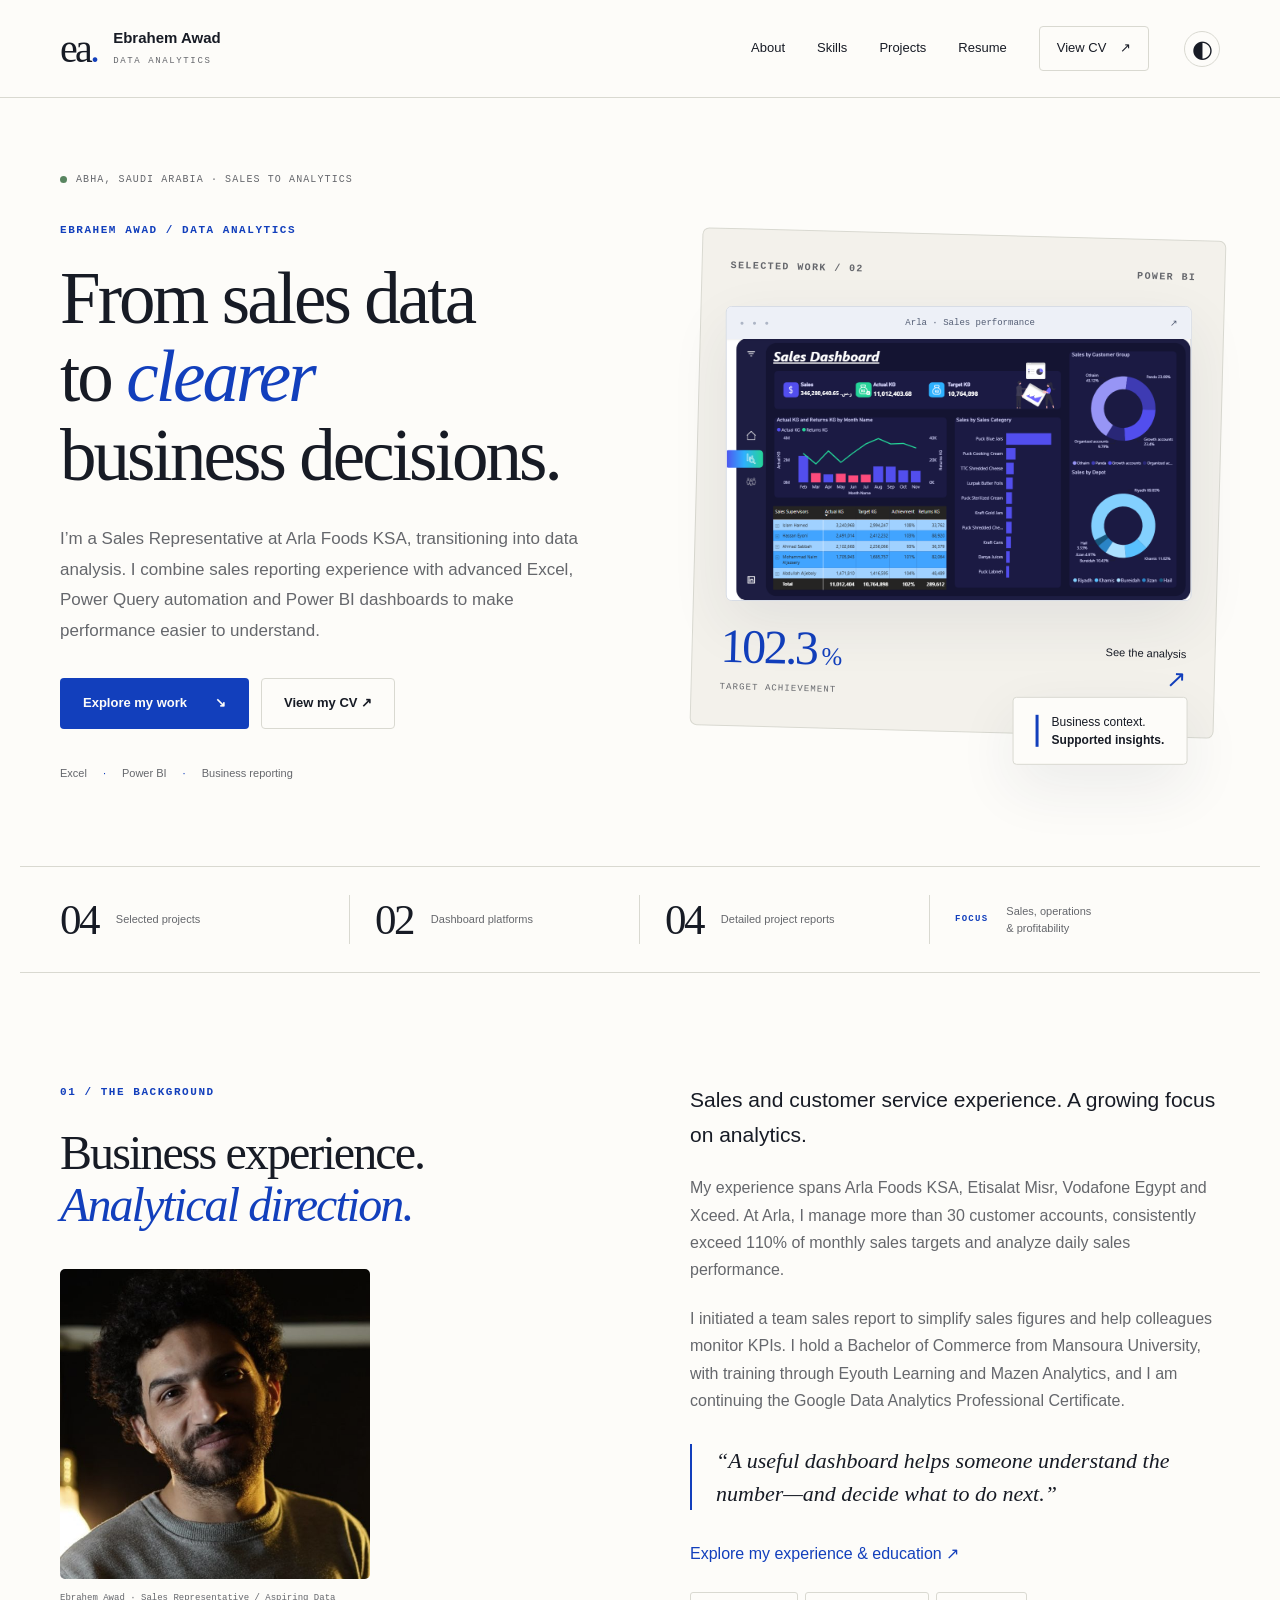
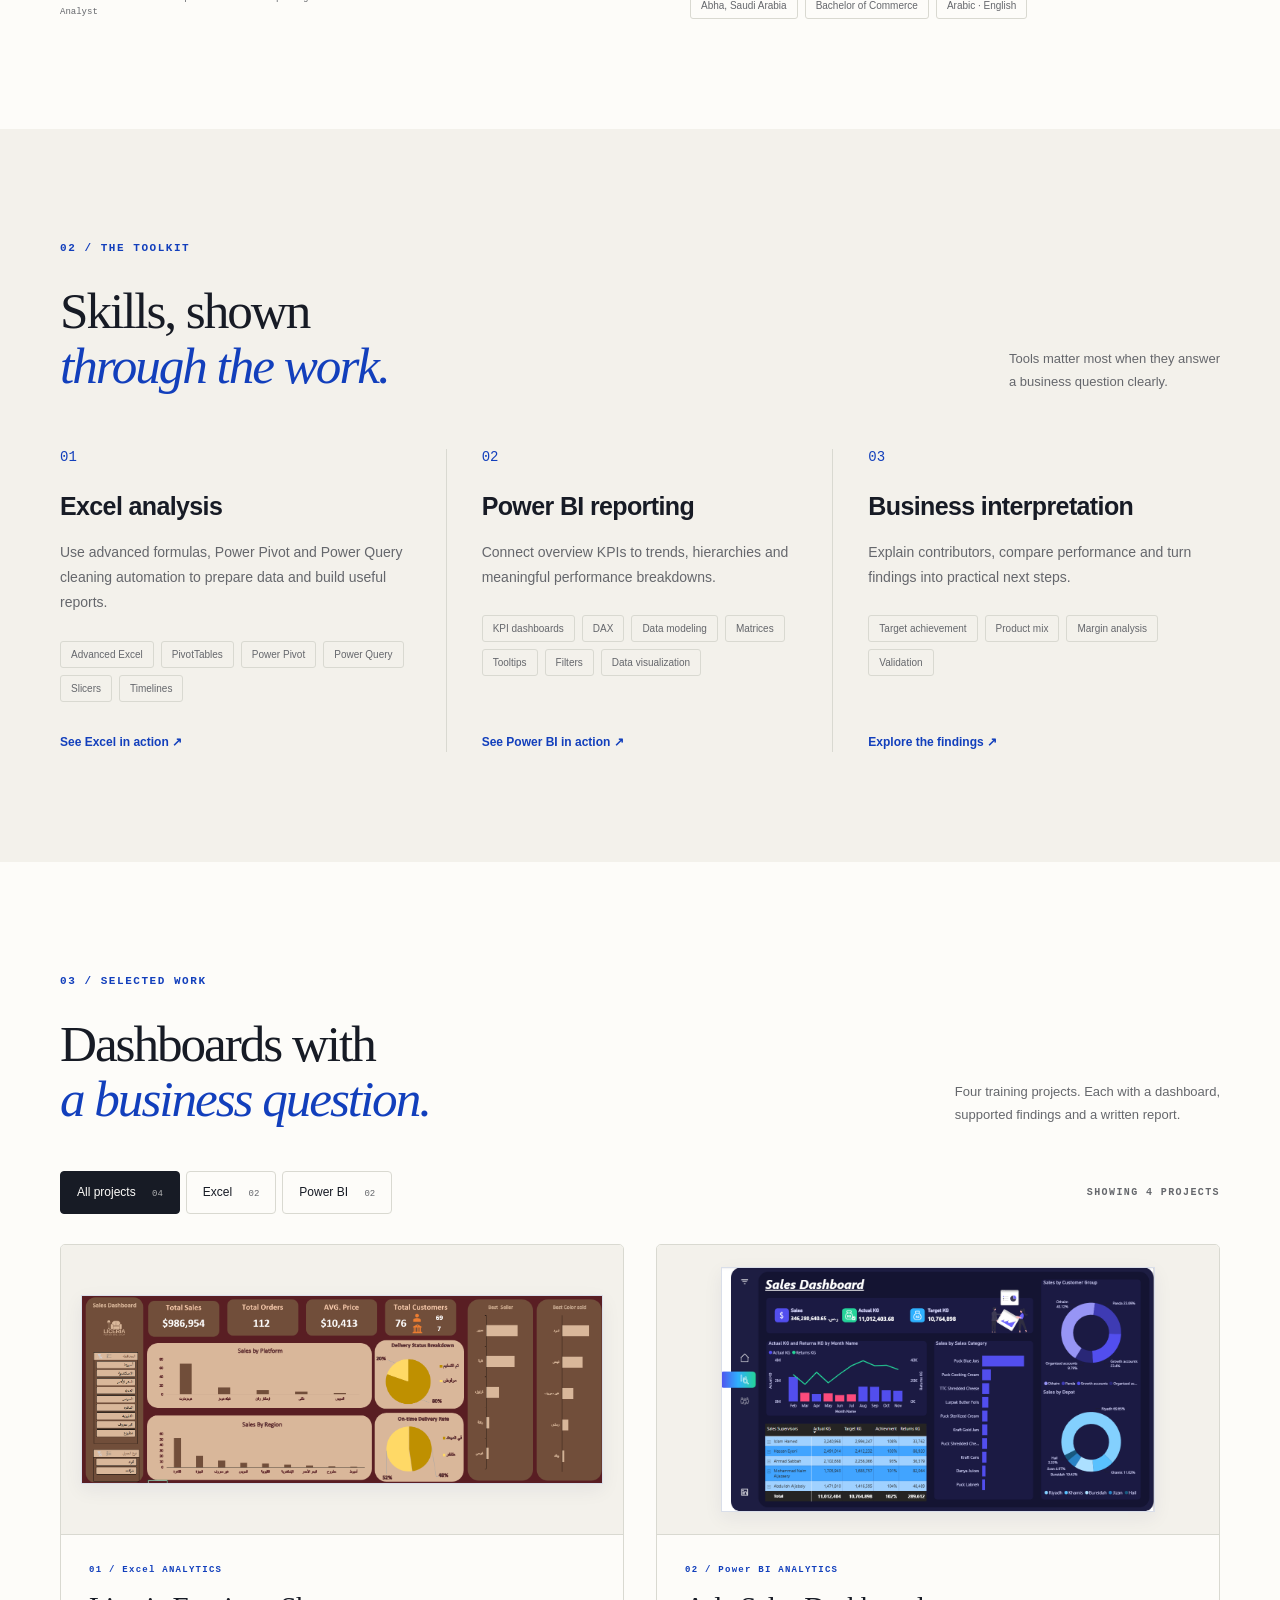
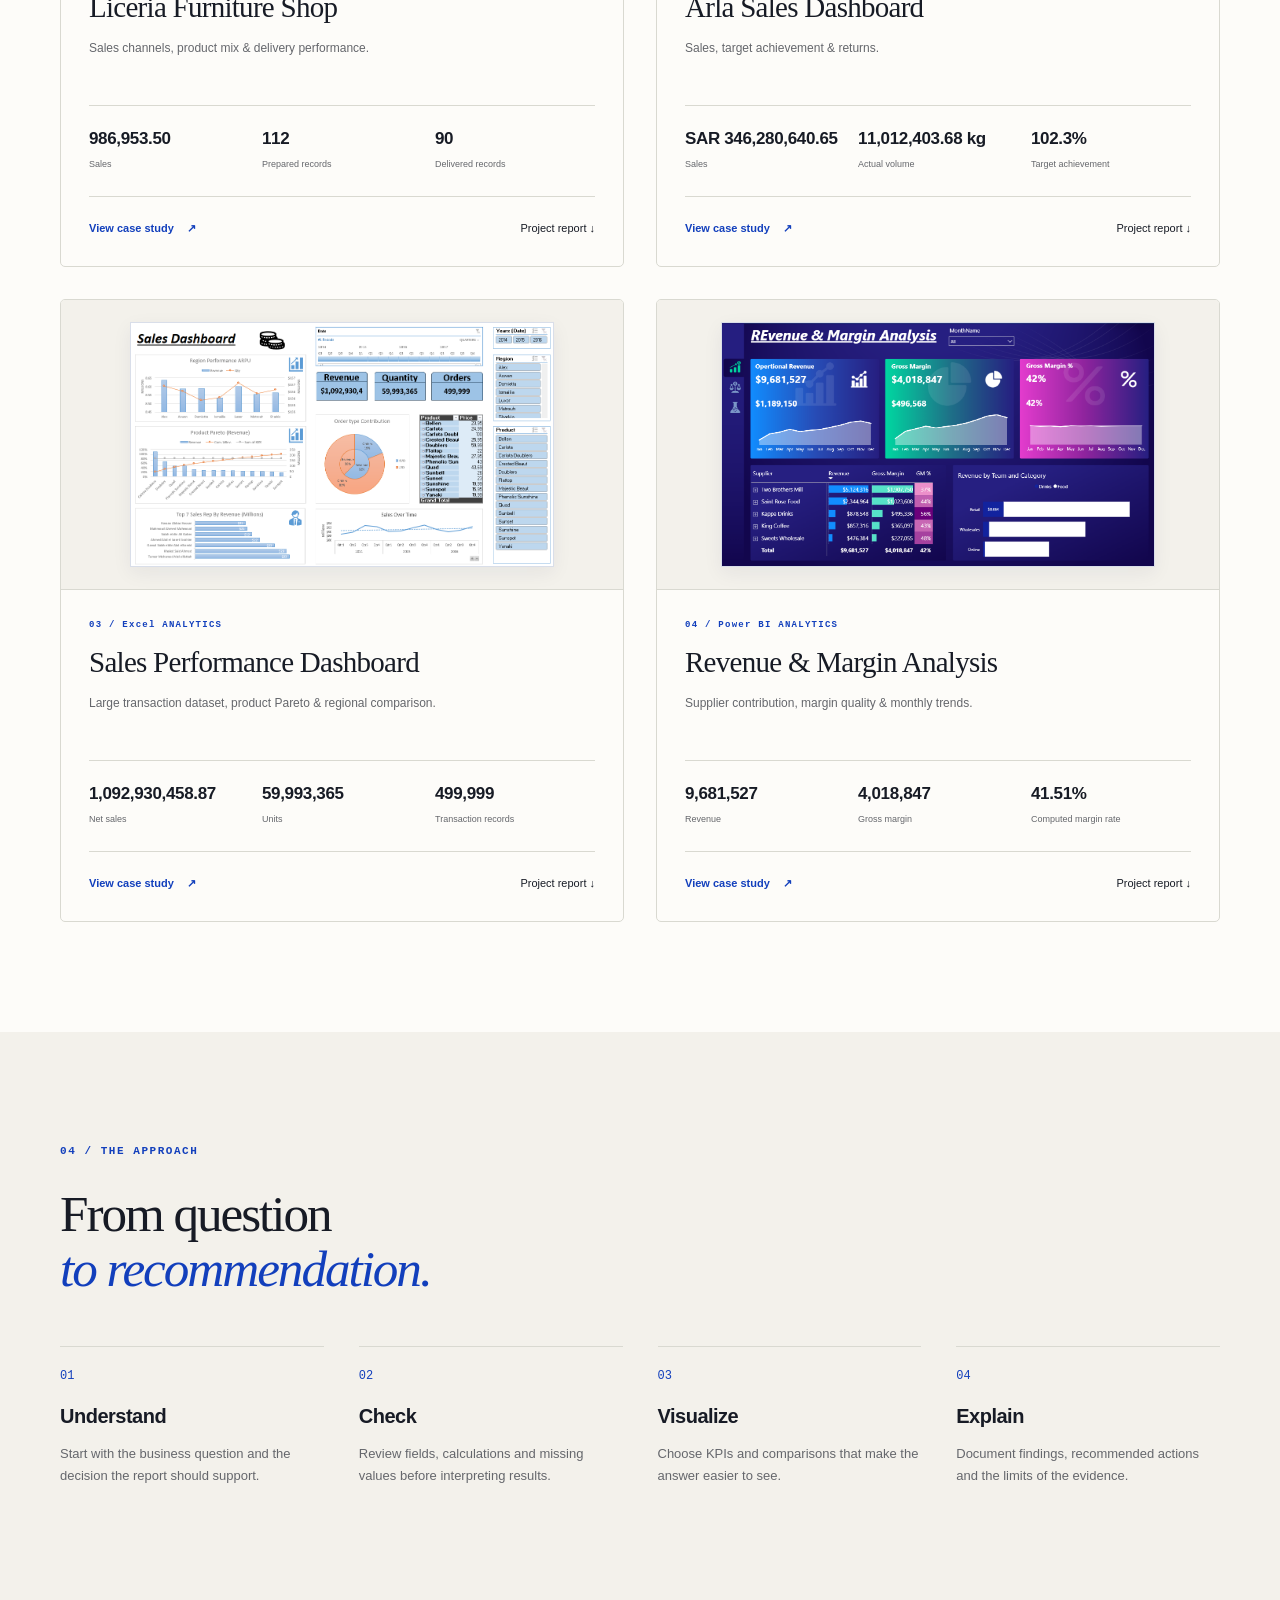
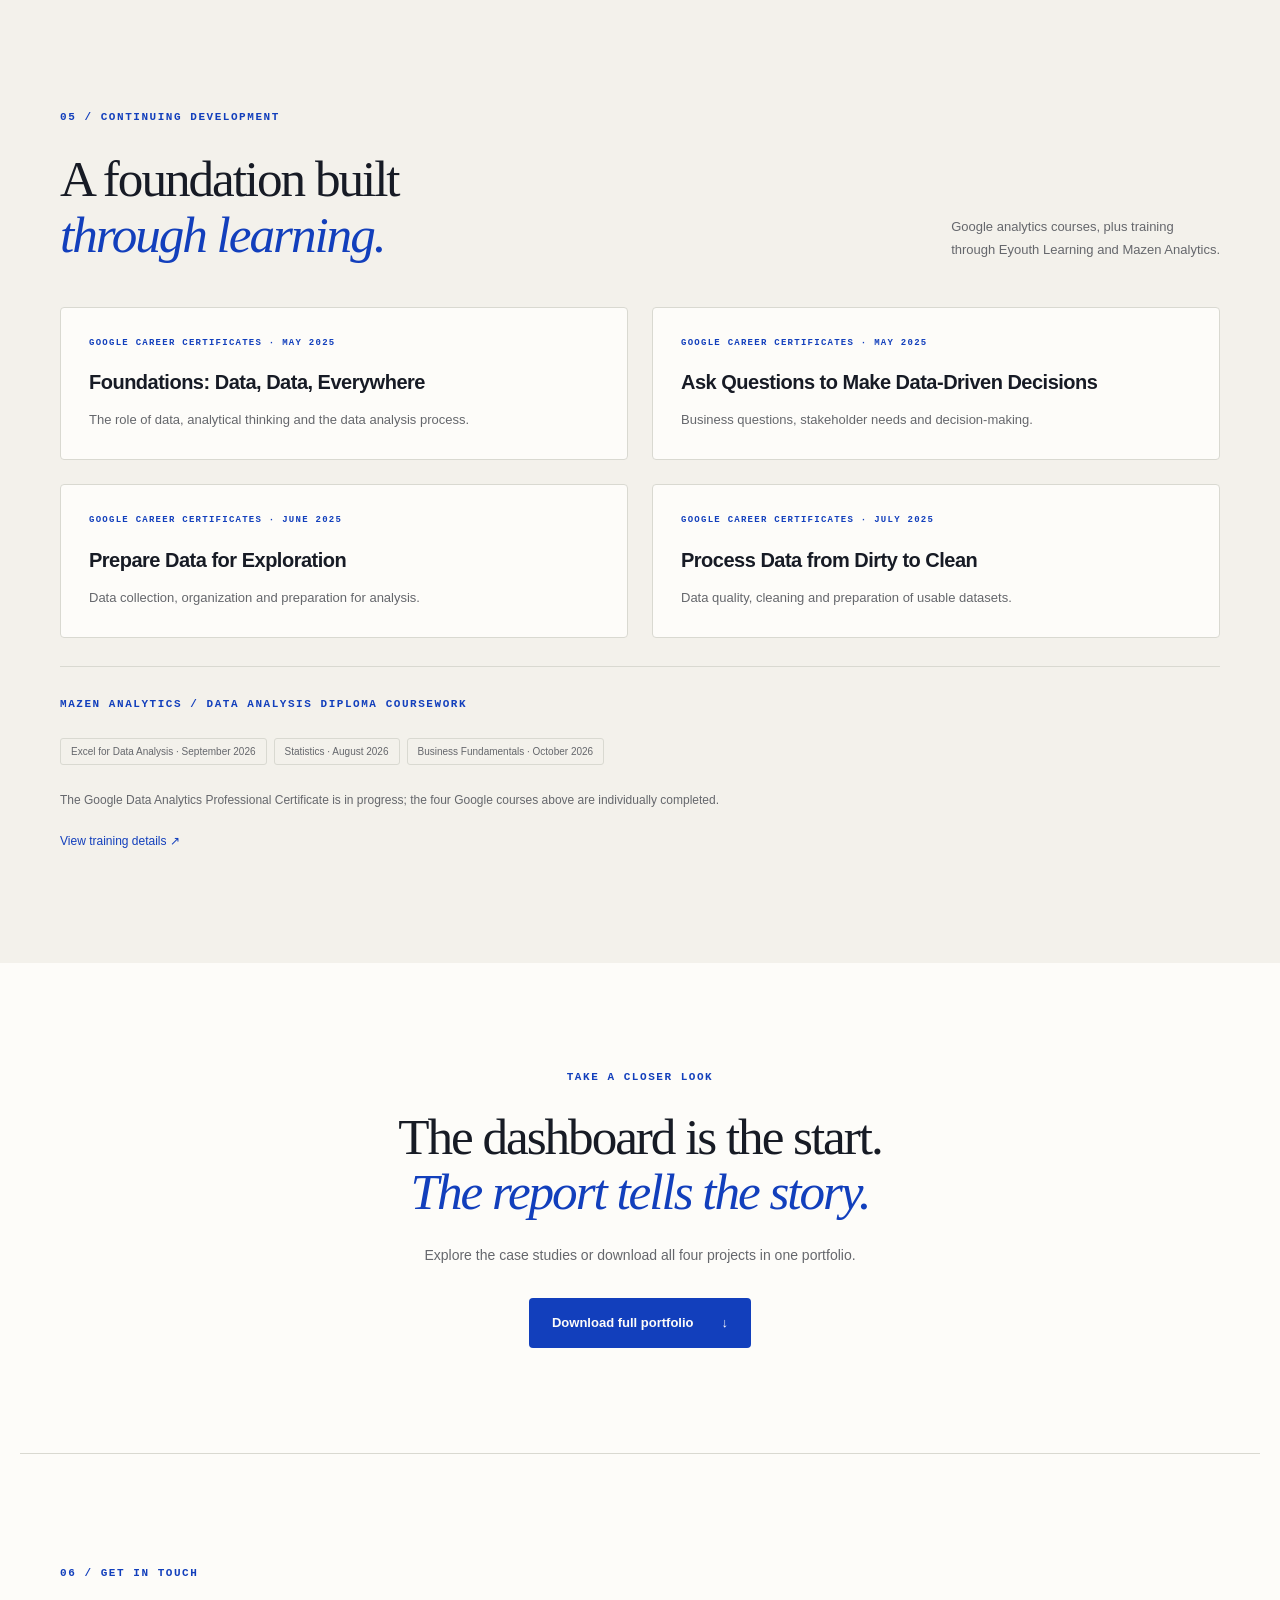
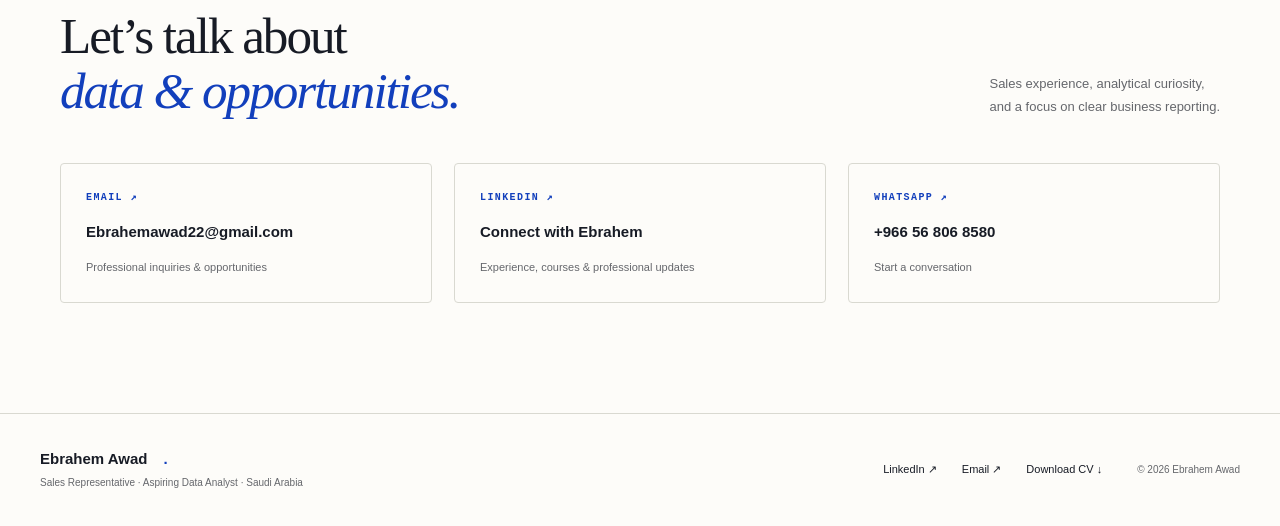
==== index.html @ f3daa413 "Publish Excel and Power BI portfolio with reports and updated resume" ====
<!doctype html><html lang="en"><head><meta charset="utf-8"><meta name="viewport" content="width=device-width,initial-scale=1"><meta name="description" content="Ebrahem Awad’s Excel and Power BI portfolio: sales dashboards, performance reporting and supplier margin analysis."><meta name="theme-color" content="#fdfcf9"><title>Data Analytics Portfolio | Ebrahem Awad</title><link rel="icon" href="assets/favicon.svg" type="image/svg+xml"><link rel="stylesheet" href="assets/style.css"><script defer src="assets/app.js"></script></head><body><a class="skip" href="#main">Skip to content</a><header><a class="brand" href="index.html"><span class="brand-mark">ea<span>.</span></span><span>Ebrahem Awad<small>DATA ANALYTICS</small></span></a><nav aria-label="Main navigation"><a href="#about">About</a><a href="#skills">Skills</a><a href="#projects">Projects</a><a href="resume.html">Resume</a><a class="nav-report" href="assets/Ebrahem_Awad_ATS_Data_Analyst_Resume.pdf" target="_blank" rel="noopener">View CV <span>↗</span></a></nav><button class="theme" aria-label="Switch to dark theme" title="Change color theme">◐</button></header><main id="main"><section class="hero wrap"><div class="hero-copy"><div class="availability"><span></span>ABHA, SAUDI ARABIA · SALES TO ANALYTICS</div><p class="eyebrow">EBRAHEM AWAD / DATA ANALYTICS</p><h1>From sales data<br>to <em>clearer</em><br>business decisions.</h1><p class="intro">I’m a Sales Representative at Arla Foods KSA, transitioning into data analysis. I combine sales reporting experience with advanced Excel, Power Query automation and Power BI dashboards to make performance easier to understand.</p><div class="buttons"><a class="button primary" href="#projects">Explore my work <span>↘</span></a><a class="button secondary" href="assets/Ebrahem_Awad_ATS_Data_Analyst_Resume.pdf" target="_blank" rel="noopener">View my CV ↗</a></div><div class="hero-meta"><span>Excel</span><i>·</i><span>Power BI</span><i>·</i><span>Business reporting</span></div></div><div class="hero-art"><div class="art-top"><span class="tiny">SELECTED WORK / 02</span><span class="tiny">POWER BI</span></div><div class="dashboard-window"><div class="window-bar"><span>● ● ●</span><span>Arla · Sales performance</span><span>↗</span></div><a href="Arla_Sales_Dashboard.html"><img src="assets/Arla_Sales_Dashboard.png" alt="Arla Power BI sales dashboard"></a></div><div class="art-bottom"><div><strong>102.3<span>%</span></strong><small>TARGET ACHIEVEMENT</small></div><a href="Arla_Sales_Dashboard.html">See the analysis<br><span>↗</span></a></div><div class="floating-note"><span class="note-line"></span><span>Business context.<br><strong>Supported insights.</strong></span></div></div></section><section class="proof-strip wrap" aria-label="Portfolio summary"><div><strong>04</strong><span>Selected projects</span></div><div><strong>02</strong><span>Dashboard platforms</span></div><div><strong>04</strong><span>Detailed project reports</span></div><div><span class="proof-label">FOCUS</span><span>Sales, operations<br>& profitability</span></div></section><section id="about" class="section wrap about"><div><p class="eyebrow">01 / THE BACKGROUND</p><h2>Business experience.<br><em>Analytical direction.</em></h2><figure class="profile"><img loading="lazy" src="assets/Ebrahem_Awad.jpg" alt="Ebrahem Awad"><figcaption>Ebrahem Awad · Sales Representative / Aspiring Data Analyst</figcaption></figure></div><div class="about-copy"><p class="lead">Sales and customer service experience. A growing focus on analytics.</p><p>My experience spans Arla Foods KSA, Etisalat Misr, Vodafone Egypt and Xceed. At Arla, I manage more than 30 customer accounts, consistently exceed 110% of monthly sales targets and analyze daily sales performance.</p><p>I initiated a team sales report to simplify sales figures and help colleagues monitor KPIs. I hold a Bachelor of Commerce from Mansoura University, with training through Eyouth Learning and Mazen Analytics, and I am continuing the Google Data Analytics Professional Certificate.</p><blockquote>“A useful dashboard helps someone understand the number—and decide what to do next.”</blockquote><p class="about-resume"><a class="text-link" href="resume.html">Explore my experience & education ↗</a></p><div class="tags"><span class="pill">Abha, Saudi Arabia</span><span class="pill">Bachelor of Commerce</span><span class="pill">Arabic · English</span></div></div></section><section id="skills" class="skills-area"><div class="wrap section"><p class="eyebrow">02 / THE TOOLKIT</p><div class="section-heading"><h2>Skills, shown<br><em>through the work.</em></h2><p>Tools matter most when they answer<br>a business question clearly.</p></div><div class="skills-grid"><article><span class="skill-number">01</span><h3>Excel analysis</h3><p>Use advanced formulas, Power Pivot and Power Query cleaning automation to prepare data and build useful reports.</p><div class="tags"><span class="pill">Advanced Excel</span><span class="pill">PivotTables</span><span class="pill">Power Pivot</span><span class="pill">Power Query</span><span class="pill">Slicers</span><span class="pill">Timelines</span></div><a class="text-link" href="Sales_Performance_Excel.html">See Excel in action ↗</a></article><article><span class="skill-number">02</span><h3>Power BI reporting</h3><p>Connect overview KPIs to trends, hierarchies and meaningful performance breakdowns.</p><div class="tags"><span class="pill">KPI dashboards</span><span class="pill">DAX</span><span class="pill">Data modeling</span><span class="pill">Matrices</span><span class="pill">Tooltips</span><span class="pill">Filters</span><span class="pill">Data visualization</span></div><a class="text-link" href="Arla_Sales_Dashboard.html">See Power BI in action ↗</a></article><article><span class="skill-number">03</span><h3>Business interpretation</h3><p>Explain contributors, compare performance and turn findings into practical next steps.</p><div class="tags"><span class="pill">Target achievement</span><span class="pill">Product mix</span><span class="pill">Margin analysis</span><span class="pill">Validation</span></div><a class="text-link" href="Revenue_Margin_PowerBI.html">Explore the findings ↗</a></article></div></div></section><section id="projects" class="section wrap"><p class="eyebrow">03 / SELECTED WORK</p><div class="section-heading"><h2>Dashboards with<br><em>a business question.</em></h2><p>Four training projects. Each with a dashboard,<br>supported findings and a written report.</p></div><div class="filter-row"><div class="filters" role="group" aria-label="Filter projects"><button class="active" aria-pressed="true" data-filter="All">All projects <span>04</span></button><button aria-pressed="false" data-filter="Excel">Excel <span>02</span></button><button aria-pressed="false" data-filter="Power BI">Power BI <span>02</span></button></div><span class="tiny" id="project-count" aria-live="polite">SHOWING 4 PROJECTS</span></div><div class="projects-grid"><article class="project-card" data-tool="Excel"><a class="project-image" href="Liceria_Furniture_Shop.html"><img loading="lazy" src="assets/Liceria_Furniture_Shop.png" alt="Liceria Furniture Shop dashboard"><span class="image-label">Explore case study ↗</span></a><div class="project-content"><div class="eyebrow">01 / Excel ANALYTICS</div><h3><a href="Liceria_Furniture_Shop.html">Liceria Furniture Shop</a></h3><p>Sales channels, product mix &amp; delivery performance.</p><div class="metrics"><div><strong>986,953.50</strong><span>Sales</span></div><div><strong>112</strong><span>Prepared records</span></div><div><strong>90</strong><span>Delivered records</span></div></div><div class="project-links"><a class="text-link" href="Liceria_Furniture_Shop.html">View case study <span>↗</span></a><a href="assets/Liceria_Excel_Project_Report.pdf" target="_blank" rel="noopener">Project report ↓</a></div></div></article><article class="project-card" data-tool="Power BI"><a class="project-image" href="Arla_Sales_Dashboard.html"><img loading="lazy" src="assets/Arla_Sales_Dashboard.png" alt="Arla Sales Dashboard dashboard"><span class="image-label">Explore case study ↗</span></a><div class="project-content"><div class="eyebrow">02 / Power BI ANALYTICS</div><h3><a href="Arla_Sales_Dashboard.html">Arla Sales Dashboard</a></h3><p>Sales, target achievement &amp; returns.</p><div class="metrics"><div><strong>SAR 346,280,640.65</strong><span>Sales</span></div><div><strong>11,012,403.68 kg</strong><span>Actual volume</span></div><div><strong>102.3%</strong><span>Target achievement</span></div></div><div class="project-links"><a class="text-link" href="Arla_Sales_Dashboard.html">View case study <span>↗</span></a><a href="assets/Arla_PowerBI_Project_Report.pdf" target="_blank" rel="noopener">Project report ↓</a></div></div></article><article class="project-card" data-tool="Excel"><a class="project-image" href="Sales_Performance_Excel.html"><img loading="lazy" src="assets/Sales_Performance_Excel.png" alt="Sales Performance Dashboard dashboard"><span class="image-label">Explore case study ↗</span></a><div class="project-content"><div class="eyebrow">03 / Excel ANALYTICS</div><h3><a href="Sales_Performance_Excel.html">Sales Performance Dashboard</a></h3><p>Large transaction dataset, product Pareto &amp; regional comparison.</p><div class="metrics"><div><strong>1,092,930,458.87</strong><span>Net sales</span></div><div><strong>59,993,365</strong><span>Units</span></div><div><strong>499,999</strong><span>Transaction records</span></div></div><div class="project-links"><a class="text-link" href="Sales_Performance_Excel.html">View case study <span>↗</span></a><a href="assets/Sales_Performance_Excel_Project_Report.pdf" target="_blank" rel="noopener">Project report ↓</a></div></div></article><article class="project-card" data-tool="Power BI"><a class="project-image" href="Revenue_Margin_PowerBI.html"><img loading="lazy" src="assets/Revenue_Margin_PowerBI.png" alt="Revenue &amp; Margin Analysis dashboard"><span class="image-label">Explore case study ↗</span></a><div class="project-content"><div class="eyebrow">04 / Power BI ANALYTICS</div><h3><a href="Revenue_Margin_PowerBI.html">Revenue &amp; Margin Analysis</a></h3><p>Supplier contribution, margin quality &amp; monthly trends.</p><div class="metrics"><div><strong>9,681,527</strong><span>Revenue</span></div><div><strong>4,018,847</strong><span>Gross margin</span></div><div><strong>41.51%</strong><span>Computed margin rate</span></div></div><div class="project-links"><a class="text-link" href="Revenue_Margin_PowerBI.html">View case study <span>↗</span></a><a href="assets/Revenue_Margin_PowerBI_Project_Report.pdf" target="_blank" rel="noopener">Project report ↓</a></div></div></article></div></section><section class="process-area"><div class="section wrap"><p class="eyebrow">04 / THE APPROACH</p><h2>From question<br><em>to recommendation.</em></h2><div class="process-grid"><article><span>01</span><h3>Understand</h3><p>Start with the business question and the decision the report should support.</p></article><article><span>02</span><h3>Check</h3><p>Review fields, calculations and missing values before interpreting results.</p></article><article><span>03</span><h3>Visualize</h3><p>Choose KPIs and comparisons that make the answer easier to see.</p></article><article><span>04</span><h3>Explain</h3><p>Document findings, recommended actions and the limits of the evidence.</p></article></div></div></section><section id="learning" class="learning-area"><div class="section wrap"><p class="eyebrow">05 / CONTINUING DEVELOPMENT</p><div class="section-heading"><h2>A foundation built<br><em>through learning.</em></h2><p>Google analytics courses, plus training<br>through Eyouth Learning and Mazen Analytics.</p></div><div class="learning-grid"><article><span class="eyebrow">GOOGLE CAREER CERTIFICATES · MAY 2025</span><h3>Foundations: Data, Data, Everywhere</h3><p>The role of data, analytical thinking and the data analysis process.</p></article><article><span class="eyebrow">GOOGLE CAREER CERTIFICATES · MAY 2025</span><h3>Ask Questions to Make Data-Driven Decisions</h3><p>Business questions, stakeholder needs and decision-making.</p></article><article><span class="eyebrow">GOOGLE CAREER CERTIFICATES · JUNE 2025</span><h3>Prepare Data for Exploration</h3><p>Data collection, organization and preparation for analysis.</p></article><article><span class="eyebrow">GOOGLE CAREER CERTIFICATES · JULY 2025</span><h3>Process Data from Dirty to Clean</h3><p>Data quality, cleaning and preparation of usable datasets.</p></article></div><div class="mazen-training"><p class="eyebrow">MAZEN ANALYTICS / DATA ANALYSIS DIPLOMA COURSEWORK</p><div class="tags"><span class="pill">Excel for Data Analysis · September 2026</span><span class="pill">Statistics · August 2026</span><span class="pill">Business Fundamentals · October 2026</span></div></div><p class="learning-note">The Google Data Analytics Professional Certificate is in progress; the four Google courses above are individually completed.</p><a class="text-link" href="resume.html#training">View training details ↗</a></div></section><section class="closing wrap"><p class="eyebrow">TAKE A CLOSER LOOK</p><h2>The dashboard is the start.<br><em>The report tells the story.</em></h2><p>Explore the case studies or download all four projects in one portfolio.</p><a class="button primary" href="assets/Ebrahem_Awad_Portfolio.pdf" download>Download full portfolio <span>↓</span></a></section><section id="contact" class="contact-section section wrap"><p class="eyebrow">06 / GET IN TOUCH</p><div class="section-heading"><h2>Let’s talk about<br><em>data & opportunities.</em></h2><p>Sales experience, analytical curiosity,<br>and a focus on clear business reporting.</p></div><div class="contact-grid"><a href="mailto:Ebrahemawad22@gmail.com"><span class="eyebrow">EMAIL ↗</span><strong>Ebrahemawad22@gmail.com</strong><span>Professional inquiries & opportunities</span></a><a href="https://www.linkedin.com/in/ebrahem-awed-5840b5170/" target="_blank" rel="noopener"><span class="eyebrow">LINKEDIN ↗</span><strong>Connect with Ebrahem</strong><span>Experience, courses & professional updates</span></a><a href="https://wa.me/966568068580" target="_blank" rel="noopener"><span class="eyebrow">WHATSAPP ↗</span><strong>+966 56 806 8580</strong><span>Start a conversation</span></a></div></section></main><footer><div><a class="brand" href="index.html">Ebrahem Awad<span class="blue">.</span></a><p>Sales Representative · Aspiring Data Analyst · Saudi Arabia</p></div><div class="footer-links"><a href="https://www.linkedin.com/in/ebrahem-awed-5840b5170/" target="_blank" rel="noopener">LinkedIn ↗</a><a href="mailto:Ebrahemawad22@gmail.com">Email ↗</a><a href="assets/Ebrahem_Awad_ATS_Data_Analyst_Resume.pdf" download>Download CV ↓</a></div><p>© 2026 Ebrahem Awad</p></footer><dialog id="image-dialog" aria-label="Dashboard enlarged"><button class="close-dialog" aria-label="Close dashboard">Close ×</button><img alt="Enlarged project dashboard"></dialog></body></html>
---- assets/style.css ----
:root{--bg:#fdfcf9;--surface:#f3f1eb;--ink:#171b25;--muted:#65676c;--line:#d9d9d1;--blue:#123fbc;--white:#fff;--shadow:0 22px 60px #222c4515}*{box-sizing:border-box}html{scroll-behavior:smooth;scroll-padding-top:110px}body{margin:0;background:var(--bg);color:var(--ink);font:16px/1.7 Arial,Helvetica,sans-serif;-webkit-font-smoothing:antialiased}body.dark{--bg:#10151e;--surface:#192230;--ink:#f4f1e9;--muted:#b4bdca;--line:#344052;--blue:#95b4ff;--white:#121a26}a{color:inherit;text-decoration:none}button{font:inherit;cursor:pointer}a,button{-webkit-tap-highlight-color:transparent}a:focus-visible,button:focus-visible{outline:3px solid var(--blue);outline-offset:5px}img{display:block;max-width:100%}button{color:inherit}h1,h2,h3,p{margin:0}h1,h2{font-family:Georgia,'Times New Roman',serif;font-weight:400;line-height:1.08;letter-spacing:-.04em}h1{font-size:clamp(48px,5.7vw,84px)}h2{font-size:clamp(36px,4vw,57px)}h3{font-size:25px;line-height:1.3;letter-spacing:-.025em}em{color:var(--blue);font-weight:400}p{color:var(--muted)}.wrap{max-width:1240px;margin-inline:auto;padding-inline:40px}.section{padding-block:110px}.eyebrow,.tiny,.proof-label{font-family:monospace;font-size:11px;letter-spacing:.14em;font-weight:600}.eyebrow{color:var(--blue);margin-bottom:25px}.tiny{color:var(--muted);font-size:10px}.blue{color:var(--blue)}.skip{position:fixed;top:-100px;background:var(--blue);color:white;padding:12px;z-index:100}.skip:focus{top:10px}header{height:98px;display:flex;align-items:center;gap:35px;max-width:1400px;margin:auto;padding-inline:60px;border-bottom:1px solid var(--line)}.brand{display:flex;align-items:center;gap:16px;font-size:15px;font-weight:600;line-height:1.3;white-space:nowrap}.brand small{display:block;font:9px/1.8 monospace;letter-spacing:.18em;color:var(--muted);margin-top:5px}.brand-mark{font:40px/1 Georgia;letter-spacing:-.07em}.brand-mark>span{color:var(--blue)}nav{display:flex;align-items:center;gap:32px;margin-left:auto;font-size:13px}nav a:hover,.text-link:hover{color:var(--blue)}.nav-report{padding:10px 17px;border:1px solid var(--line);border-radius:4px}.nav-report span{margin-left:10px}.theme{width:36px;height:36px;border:1px solid var(--line);border-radius:50%;background:transparent;font-size:24px;line-height:1}.hero{display:grid;grid-template-columns:1.1fr 1fr;gap:60px;align-items:center;padding-block:76px 84px}.availability{display:flex;align-items:center;gap:9px;font:10px monospace;letter-spacing:.11em;color:var(--muted);margin-bottom:36px}.availability>span{height:7px;width:7px;background:#588560;border-radius:50%}.hero .eyebrow{margin-bottom:20px}.hero h1{margin-bottom:28px}.intro{font-size:17px;line-height:1.8;max-width:530px}.buttons{display:flex;align-items:center;flex-wrap:wrap;gap:12px;margin-top:32px}.button{min-height:48px;padding:13px 22px;border:1px solid transparent;border-radius:4px;display:inline-flex;align-items:center;justify-content:center;gap:28px;font-size:13px;font-weight:600;transition:transform .2s,background .2s}.button:hover{transform:translateY(-2px)}.primary{background:var(--blue);color:var(--bg)}.secondary{background:transparent;border-color:var(--line)}.hero-meta{display:flex;align-items:center;gap:16px;font-size:11px;color:var(--muted);margin-top:35px}.hero-meta i{font-style:normal;color:var(--blue)}.hero-art{position:relative;padding:28px;background:var(--surface);border:1px solid var(--line);border-radius:7px;transform:rotate(1.5deg);margin-top:10px}.art-top{display:flex;justify-content:space-between;margin-bottom:26px}.dashboard-window{border-radius:6px;overflow:hidden;box-shadow:var(--shadow);background:white;border:1px solid #d7dce5;transform:rotate(-1.5deg)}.window-bar{height:32px;display:flex;align-items:center;justify-content:space-between;padding:0 13px;font:9px monospace;background:#edf0f7;color:#535d74}.window-bar span:first-child{font-size:7px;color:#adb5c5;letter-spacing:2px}.dashboard-window img{width:100%}.art-bottom{display:flex;align-items:center;justify-content:space-between;margin-top:27px}.art-bottom strong{display:block;font:48px/1 Georgia;color:var(--blue);letter-spacing:-.05em}.art-bottom strong>span{font-size:25px;margin-left:5px}.art-bottom small{font:9px monospace;letter-spacing:.12em;color:var(--muted)}.art-bottom>a{text-align:right;font-size:11px;line-height:1.4}.art-bottom>a>span{font-size:24px;color:var(--blue)}.floating-note{position:absolute;right:25px;bottom:-30px;background:var(--bg);border:1px solid var(--line);box-shadow:var(--shadow);border-radius:4px;padding:15px 22px;display:flex;align-items:center;gap:13px;transform:rotate(-1.5deg);font-size:12px;line-height:1.5}.note-line{width:3px;height:32px;background:var(--blue)}.proof-strip{display:grid;grid-template-columns:repeat(4,1fr);padding-block:28px;border-block:1px solid var(--line)}.proof-strip>div{display:flex;align-items:center;gap:18px;padding-left:25px;border-right:1px solid var(--line)}.proof-strip>div:first-child{padding-left:0}.proof-strip>div:last-child{border:0}.proof-strip strong{font:43px Georgia;letter-spacing:-.06em}.proof-strip>div>span{font-size:11px;color:var(--muted);line-height:1.5}.proof-strip .proof-label{font-size:9px;color:var(--blue)}.about{display:grid;grid-template-columns:1fr 1fr;gap:100px}.about h2{font-size:48px}.about-copy p+p{margin-top:22px}.lead{font-size:21px;color:var(--ink);line-height:1.65}.about-copy blockquote{font:italic 22px/1.5 Georgia;border-left:2px solid var(--blue);padding-left:24px;margin:30px 0;color:var(--ink)}.tags{display:flex;gap:7px;flex-wrap:wrap}.pill{border:1px solid var(--line);font-size:10px;padding:4px 10px;border-radius:3px;color:var(--muted);white-space:nowrap}.skills-area{background:var(--surface)}.section-heading{display:flex;align-items:end;justify-content:space-between;gap:50px;margin-bottom:45px}.section-heading>p{font-size:13px;line-height:1.8}.skills-grid{display:grid;grid-template-columns:repeat(3,1fr);gap:0;margin-top:55px}.skills-grid article{padding-inline:35px;border-right:1px solid var(--line);display:flex;flex-direction:column}.skills-grid article:first-child{padding-left:0}.skills-grid article:last-child{border-right:0;padding-right:0}.skill-number{font:14px monospace;color:var(--blue);margin-bottom:25px}.skills-grid h3{margin-bottom:18px}.skills-grid p{font-size:14px;line-height:1.8;margin-bottom:25px}.skills-grid .tags{margin-bottom:30px}.skills-grid a{margin-top:auto;font-size:12px;font-weight:600}.text-link{color:var(--blue)}.filter-row{display:flex;justify-content:space-between;align-items:center;gap:15px;margin-bottom:30px}.filters{display:flex;gap:6px}.filters button{border:1px solid var(--line);background:transparent;border-radius:4px;padding:10px 16px;font-size:12px}.filters button span{margin-left:13px;font:9px monospace;color:var(--muted)}.filters button.active{background:var(--ink);color:var(--bg);border-color:var(--ink)}.filters button.active span{color:var(--bg);opacity:.65}.projects-grid{display:grid;grid-template-columns:repeat(2,1fr);gap:32px}.project-card{border:1px solid var(--line);border-radius:5px;overflow:hidden;transition:box-shadow .25s,transform .25s}.project-card:hover{box-shadow:var(--shadow);transform:translateY(-4px)}.project-image{position:relative;display:block;background:var(--surface);padding:28px 20px;border-bottom:1px solid var(--line);height:290px;display:flex;align-items:center;justify-content:center}.project-image img{max-height:245px;object-fit:contain;box-shadow:0 6px 18px #18254d10;border:1px solid #d9dee9}.image-label{position:absolute;right:16px;bottom:12px;background:var(--bg);padding:5px 9px;font-size:9px;border:1px solid var(--line);border-radius:3px;opacity:0;transition:opacity .2s}.project-image:hover .image-label{opacity:1}.project-content{padding:28px}.project-content .eyebrow{font-size:9px;margin-bottom:12px}.project-content h3{font:29px/1.2 Georgia;letter-spacing:-.025em;margin-bottom:13px}.project-content>p{font-size:12px;min-height:42px}.metrics{display:grid;grid-template-columns:repeat(3,1fr);gap:13px;margin-top:25px;padding-top:22px;border-top:1px solid var(--line)}.metrics strong{display:block;font-size:17px;line-height:1.3;letter-spacing:-.02em;color:var(--ink);overflow-wrap:anywhere}.metrics span{display:block;font-size:9px;margin-top:7px;color:var(--muted)}.project-links{display:flex;justify-content:space-between;gap:10px;font-size:11px;padding-top:22px;margin-top:24px;border-top:1px solid var(--line)}.project-links a:first-child{font-weight:600}.project-links span{margin-left:10px}.process-area{background:var(--surface)}.process-grid{display:grid;grid-template-columns:repeat(4,1fr);gap:35px;margin-top:50px}.process-grid article{border-top:1px solid var(--line);padding-top:22px}.process-grid span{font:12px monospace;color:var(--blue);display:block;margin-bottom:20px}.process-grid h3{font-size:20px;margin-bottom:14px}.process-grid p{font-size:13px}.closing{text-align:center;padding-block:105px}.closing .eyebrow{margin-bottom:22px}.closing p:not(.eyebrow){font-size:14px;margin-block:25px}.closing .button{margin-top:5px}footer{max-width:1320px;margin:auto;padding:35px 40px;display:flex;align-items:center;gap:35px;border-top:1px solid var(--line)}footer>.brand{font-size:17px}footer p{font-size:10px;margin-top:6px}footer>a{font-size:12px;margin-left:auto}footer>p{font-size:10px;margin:0}.case-hero{padding-block:50px}.back{display:inline-block;margin-bottom:40px;font-size:12px}.case-hero .eyebrow{margin-bottom:20px}.case-hero h1{font-size:clamp(43px,5.4vw,76px);margin-bottom:24px;max-width:1000px}.case-hero .intro{max-width:750px}.case-hero .tags{margin-top:20px}.case-image{border:1px solid var(--line);background:var(--surface);padding:35px;width:100%;border-radius:5px}.case-image img{margin:auto;max-height:680px;width:auto;box-shadow:var(--shadow)}.case-image:hover{border-color:var(--blue)}.case-image+.metrics{margin-top:0;padding:30px 20px;border-bottom:1px solid var(--line);gap:30px}.case-image+.metrics strong{font:36px Georgia}.case-image+.metrics span{font-size:12px}.case-body{display:grid;grid-template-columns:230px 1fr;gap:80px;padding-block:75px}.case-body aside{position:sticky;top:30px;align-self:start;display:flex;flex-direction:column;gap:13px;font-size:12px}.case-body aside .eyebrow{font-size:9px;margin-bottom:12px}.case-body aside a:hover{color:var(--blue)}.case-body aside a:last-child{margin-top:15px}.case-copy section{padding-bottom:55px;margin-bottom:50px;border-bottom:1px solid var(--line);scroll-margin-top:25px}.case-copy section:last-child{border:0}.case-copy .eyebrow{font-size:10px;margin-bottom:15px}.case-copy h2{font-size:39px;margin-bottom:25px}.case-copy ol,.case-copy ul{padding-left:25px;line-height:1.8;color:var(--muted)}.case-copy li{padding-left:8px;margin-bottom:18px}.case-copy li::marker{color:var(--blue)}.finding-list article{display:flex;gap:24px;align-items:start;padding:22px 0;border-bottom:1px solid var(--line)}.finding-list article:last-child{border:0}.finding-list span{font:12px monospace;color:var(--blue);padding-top:5px}.finding-list p{font-size:17px;color:var(--ink)}.case-copy .evidence{background:var(--surface);border-left:3px solid var(--blue)!important;padding:30px;margin-bottom:0}.evidence h3{font-size:19px;margin-bottom:15px}.evidence p{font-size:13px;margin-bottom:12px}.next-project{padding-block:40px 80px}.next-project h2{font-size:36px}.next-project a:hover{color:var(--blue)}dialog{border:1px solid var(--line);border-radius:5px;background:var(--bg);color:var(--ink);max-width:96vw;width:1400px;max-height:94vh;padding:50px 18px 18px}dialog::backdrop{background:#071328db;backdrop-filter:blur(6px)}dialog img{max-height:80vh;object-fit:contain;margin:auto}.close-dialog{position:absolute;right:18px;top:10px;border:0;background:transparent;font-size:14px;padding:6px}body.modal-open{overflow:hidden}[hidden]{display:none!important}
@media(min-width:1400px){.hero{padding-block:95px 110px}.hero h1{font-size:79px}}@media(max-width:1100px){.wrap{padding-inline:30px}header{padding-inline:30px}.hero{gap:35px}.hero h1{font-size:62px}.about{gap:50px}.about h2{font-size:42px}.project-image{height:230px}.metrics strong{font-size:14px}.case-body{gap:45px}.section{padding-block:80px}}@media(max-width:800px){header{height:85px;padding-inline:22px;gap:18px}nav{gap:18px}nav a{font-size:12px}nav .nav-report{display:none}.brand-mark{font-size:33px}.brand{font-size:13px}.hero{grid-template-columns:1fr;padding-block:55px 70px;gap:45px}.hero-copy{max-width:610px}.hero h1{font-size:72px}.hero-art{max-width:590px;margin-inline:auto;width:90%}.proof-strip{grid-template-columns:repeat(2,1fr);gap:23px;padding-block:25px}.proof-strip>div{padding-left:0}.proof-strip>div:nth-child(2){border:0}.about{grid-template-columns:1fr;gap:35px}.about h2{font-size:46px}.section-heading{align-items:start;gap:30px}.skills-grid{grid-template-columns:1fr;gap:35px}.skills-grid article,.skills-grid article:first-child,.skills-grid article:last-child{padding:0 0 30px;border:0;border-bottom:1px solid var(--line)}.skills-grid article:last-child{padding-bottom:0;border:0}.skill-number{margin-bottom:15px}.skills-grid .tags{margin-bottom:20px}.projects-grid{gap:20px}.project-content{padding:22px}.project-content h3{font-size:25px}.project-image{height:200px;padding:22px 14px}.metrics{gap:8px}.metrics strong{font-size:13px}.metrics span{font-size:8px}.process-grid{grid-template-columns:repeat(2,1fr)}.case-body{grid-template-columns:1fr;gap:35px}.case-body aside{position:static;flex-direction:row;flex-wrap:wrap;padding-bottom:25px;border-bottom:1px solid var(--line)}.case-body aside .eyebrow{width:100%;margin-bottom:0}.case-body aside a:last-child{margin:0}.case-image{padding:20px}.case-image+.metrics strong{font-size:27px}footer{flex-wrap:wrap;padding-inline:30px}footer>p{width:100%}.closing h2{font-size:43px}}@media(max-width:560px){.wrap{padding-inline:22px}header{gap:12px}.brand{gap:9px}.brand small{font-size:7px}.brand-mark{font-size:30px}nav{gap:14px}nav a:first-child,nav a:nth-child(2){display:none}.theme{width:30px;height:30px;font-size:21px}.hero{padding-top:38px}.availability{font-size:9px;margin-bottom:28px}.hero h1{font-size:53px}.hero .eyebrow{font-size:9px}.intro{font-size:15px}.buttons{gap:9px}.button{font-size:11px;gap:16px;padding:12px 17px}.hero-meta{font-size:10px;gap:12px}.hero-art{width:96%;padding:20px}.art-top{margin-bottom:18px}.tiny{font-size:8px}.art-bottom strong{font-size:40px}.floating-note{right:15px;padding:12px 15px;font-size:10px}.proof-strip strong{font-size:33px}.proof-strip>div{gap:12px}.proof-strip>div>span{font-size:10px}.section{padding-block:62px}.about h2{font-size:37px}.lead{font-size:19px}.about-copy p{font-size:14px}.about-copy blockquote{font-size:20px}.section-heading{flex-direction:column;gap:22px;margin-bottom:30px}.section-heading h2{font-size:37px}.section-heading>p{font-size:12px}.projects-grid{grid-template-columns:1fr;gap:28px}.project-image{height:245px}.project-content h3{font-size:28px}.metrics strong{font-size:16px}.metrics span{font-size:9px}.filters{gap:4px}.filters button{padding:9px 12px;font-size:10px}.filters button span{margin-left:6px;font-size:8px}.filter-row>#project-count{display:none}.process-grid{gap:24px}.process-grid p{font-size:12px}.process-grid h3{font-size:18px}.closing{padding-block:65px}.closing h2{font-size:34px}.closing p:not(.eyebrow){font-size:12px}footer{gap:23px;padding:25px 22px}footer>a{font-size:10px}.case-hero{padding-block:30px}.case-hero h1{font-size:45px}.case-hero .eyebrow{font-size:9px}.case-image{padding:10px}.case-image+.metrics{gap:12px;padding:22px 0}.case-image+.metrics strong{font-size:21px;overflow-wrap:anywhere}.case-image+.metrics span{font-size:9px}.case-body{padding-block:45px}.case-copy h2{font-size:31px}.case-copy .lead{font-size:19px}.case-copy li{font-size:14px}.case-copy section{padding-bottom:35px;margin-bottom:35px}.finding-list p{font-size:15px}.next-project h2{font-size:28px}.next-project{padding-block:10px 55px}}
.profile{margin:38px 0 0;max-width:310px}.profile img{width:100%;border-radius:5px;filter:saturate(.85)}.profile figcaption{font:9px/1.6 monospace;color:var(--muted);margin-top:12px}.about-resume{margin:25px 0}.footer-links{display:flex;gap:25px;margin-left:auto;font-size:11px}.learning-area{background:var(--surface)}.learning-grid{display:grid;grid-template-columns:repeat(2,1fr);gap:24px}.learning-grid article{padding:28px;border:1px solid var(--line);background:var(--bg);border-radius:4px}.learning-grid .eyebrow{font-size:9px;display:block;margin-bottom:18px}.learning-grid h3{font-size:20px;margin-bottom:14px}.learning-grid p{font-size:13px}.learning-note{font-size:12px;margin:25px 0 15px}.learning-area .text-link{font-size:12px}.contact-section{border-top:1px solid var(--line)}.contact-grid{display:grid;grid-template-columns:repeat(3,1fr);gap:22px}.contact-grid>a{border:1px solid var(--line);border-radius:4px;padding:25px;display:flex;flex-direction:column;gap:13px}.contact-grid>a:hover{border-color:var(--blue)}.contact-grid .eyebrow{font-size:10px;margin:0}.contact-grid strong{font-size:15px;overflow-wrap:anywhere}.contact-grid>a>span:last-child{font-size:11px;color:var(--muted)}.resume-intro{display:grid;grid-template-columns:1fr 230px;gap:60px;align-items:center}.resume-intro h1{font-size:72px;margin-bottom:20px}.resume-intro .intro{margin-top:20px}.resume-portrait{border-radius:5px;width:230px}.resume-body{display:grid;grid-template-columns:230px 1fr;gap:80px;padding-block:65px}.resume-body aside{display:flex;flex-direction:column;gap:15px;font-size:12px;align-self:start;position:sticky;top:30px}.resume-body .timeline article{border-left:1px solid var(--line);padding:0 0 35px 28px;position:relative}.timeline article:before{content:'';position:absolute;left:-4px;top:6px;height:7px;width:7px;border-radius:50%;background:var(--blue)}.timeline article h3{font-size:22px;margin:12px 0 5px}.timeline article>strong{font-size:13px;color:var(--blue);display:block;margin-bottom:13px}.timeline article>p{font-size:14px}.course{padding:22px 0;border-bottom:1px solid var(--line);margin-bottom:16px}.course h3{font-size:20px;margin-bottom:8px}.course p{font-size:13px}.course .tiny{font-size:9px;display:block;margin-top:12px}.resume-tags{margin-block:22px}.resume-body .case-copy>section>h3{font-size:20px}
@media(max-width:800px){.learning-grid{gap:16px}.contact-grid{grid-template-columns:1fr}.resume-intro{grid-template-columns:1fr 170px;gap:30px}.resume-intro h1{font-size:55px}.resume-portrait{width:170px}.resume-body{grid-template-columns:1fr;gap:30px}.resume-body aside{position:static;flex-direction:row;flex-wrap:wrap;border-bottom:1px solid var(--line);padding-bottom:25px}.resume-body aside .eyebrow{width:100%;margin-bottom:0}.footer-links{flex-wrap:wrap}.profile{max-width:230px}}
@media(max-width:560px){nav{gap:12px}.learning-grid{grid-template-columns:1fr}.learning-grid article{padding:23px}.contact-grid strong{font-size:15px}.resume-intro{grid-template-columns:1fr}.resume-intro h1{font-size:50px}.resume-portrait{width:150px}.resume-intro .hero-meta{flex-wrap:wrap}.resume-body{padding-block:40px}.footer-links{margin-left:0;font-size:11px;gap:20px}.profile{max-width:190px}}
@media(prefers-reduced-motion:reduce){html{scroll-behavior:auto}*{transition:none!important;transform:none!important}}

.mazen-training{padding-top:28px;margin-top:28px;border-top:1px solid var(--line)}.resume-body #capabilities h3{margin:25px 0 12px}.resume-body .timeline ul{font-size:14px;margin-bottom:0}
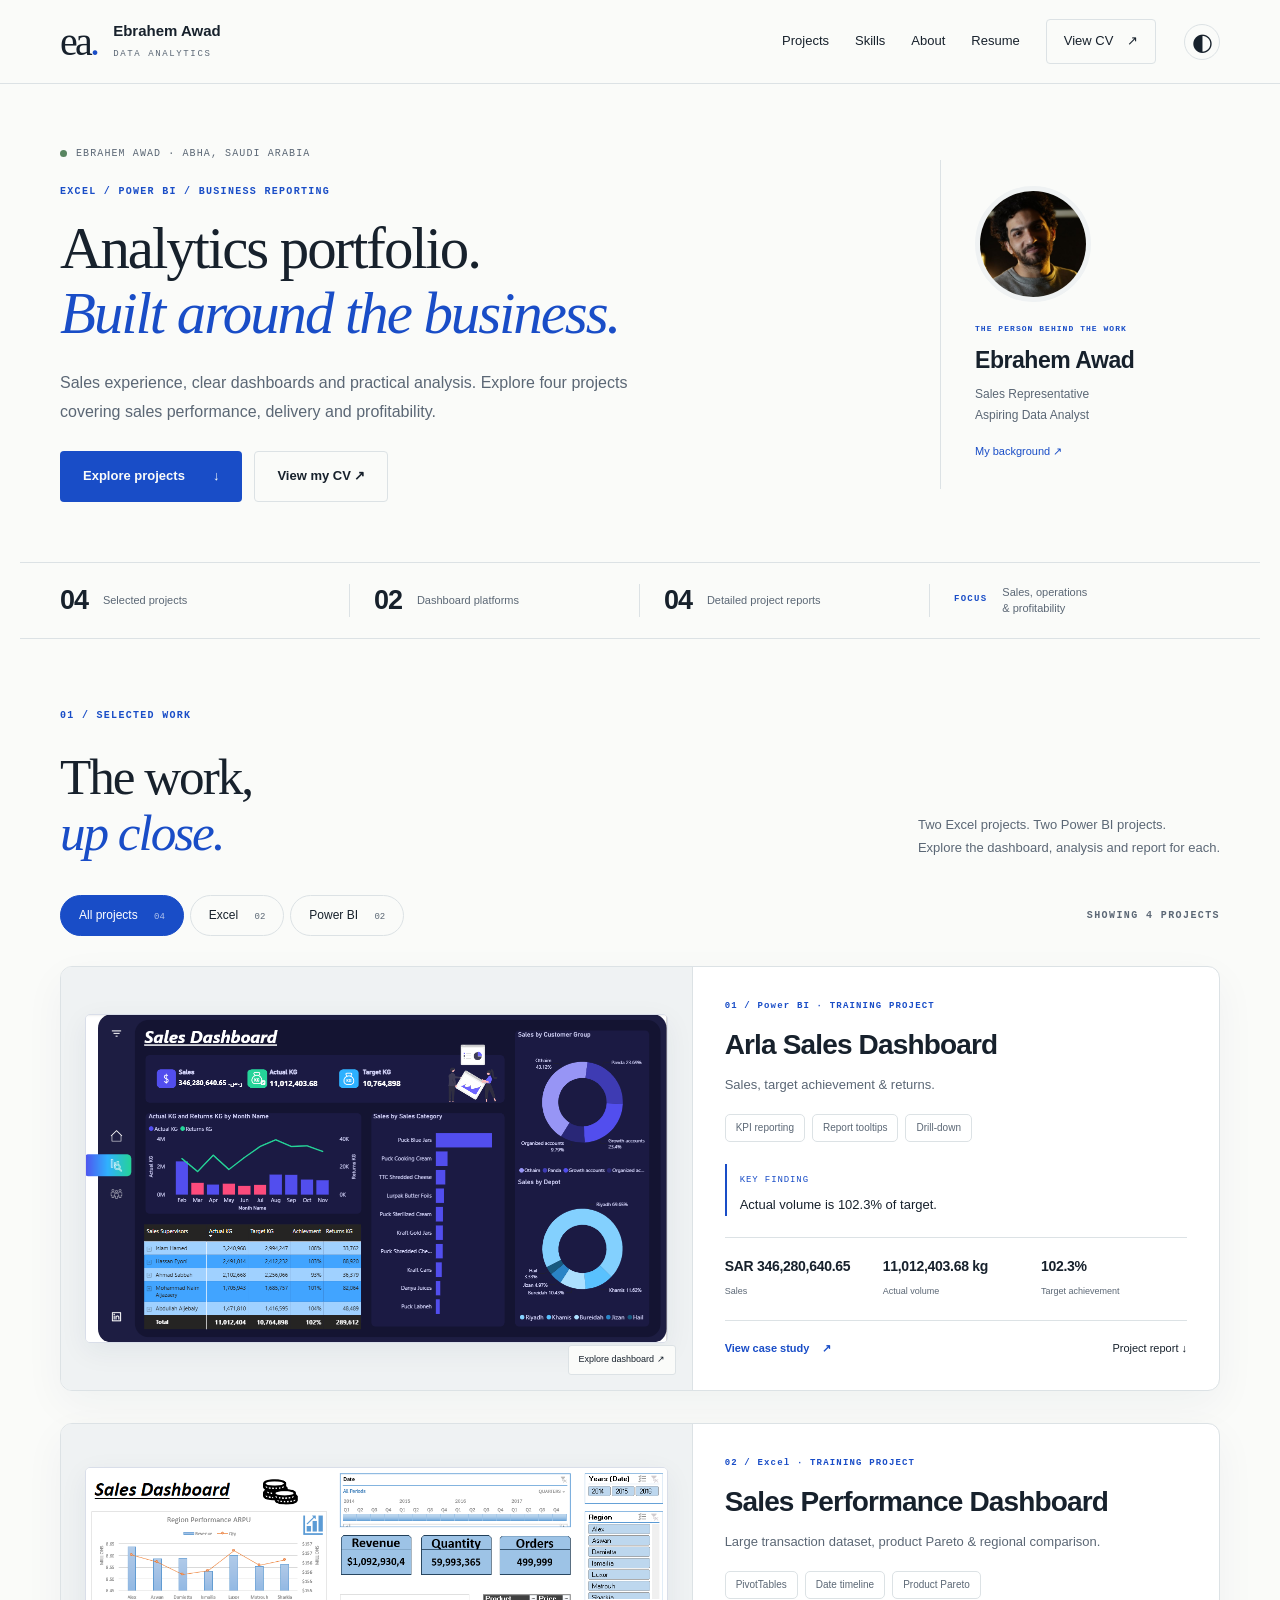
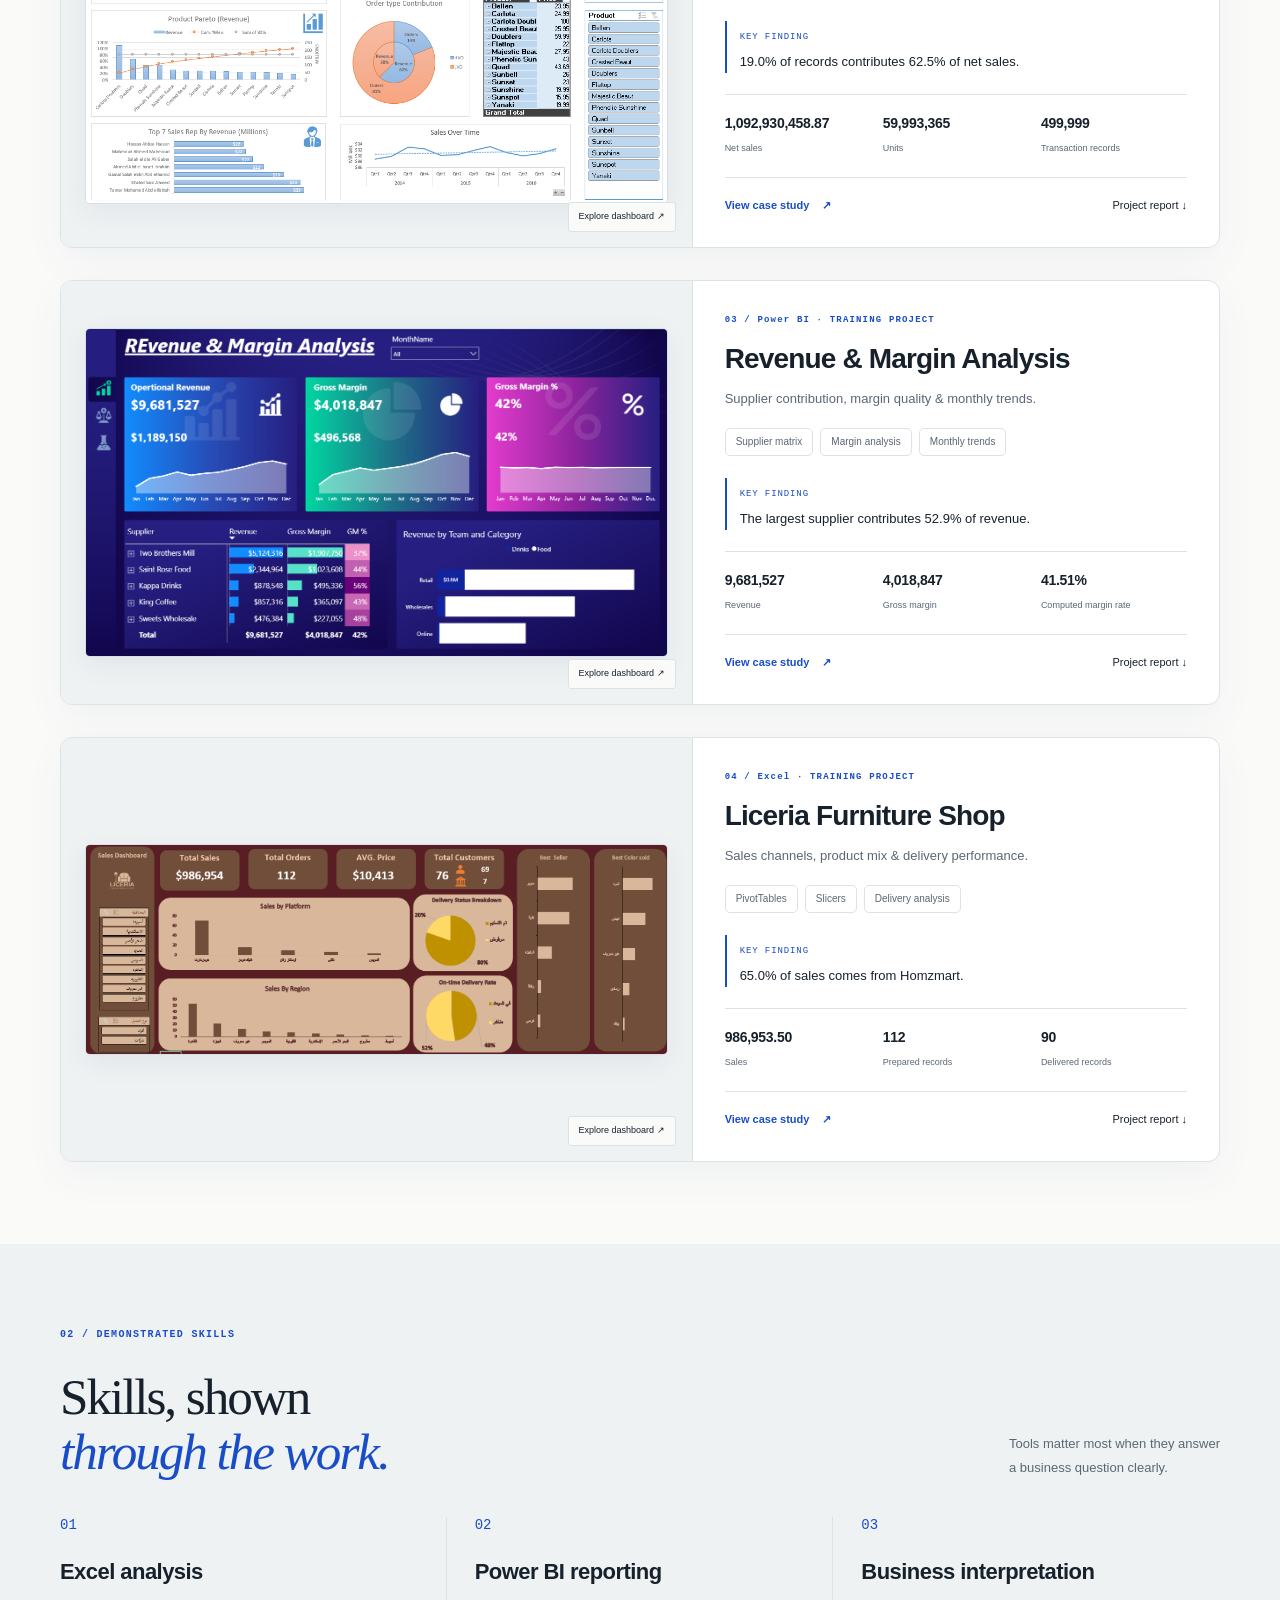
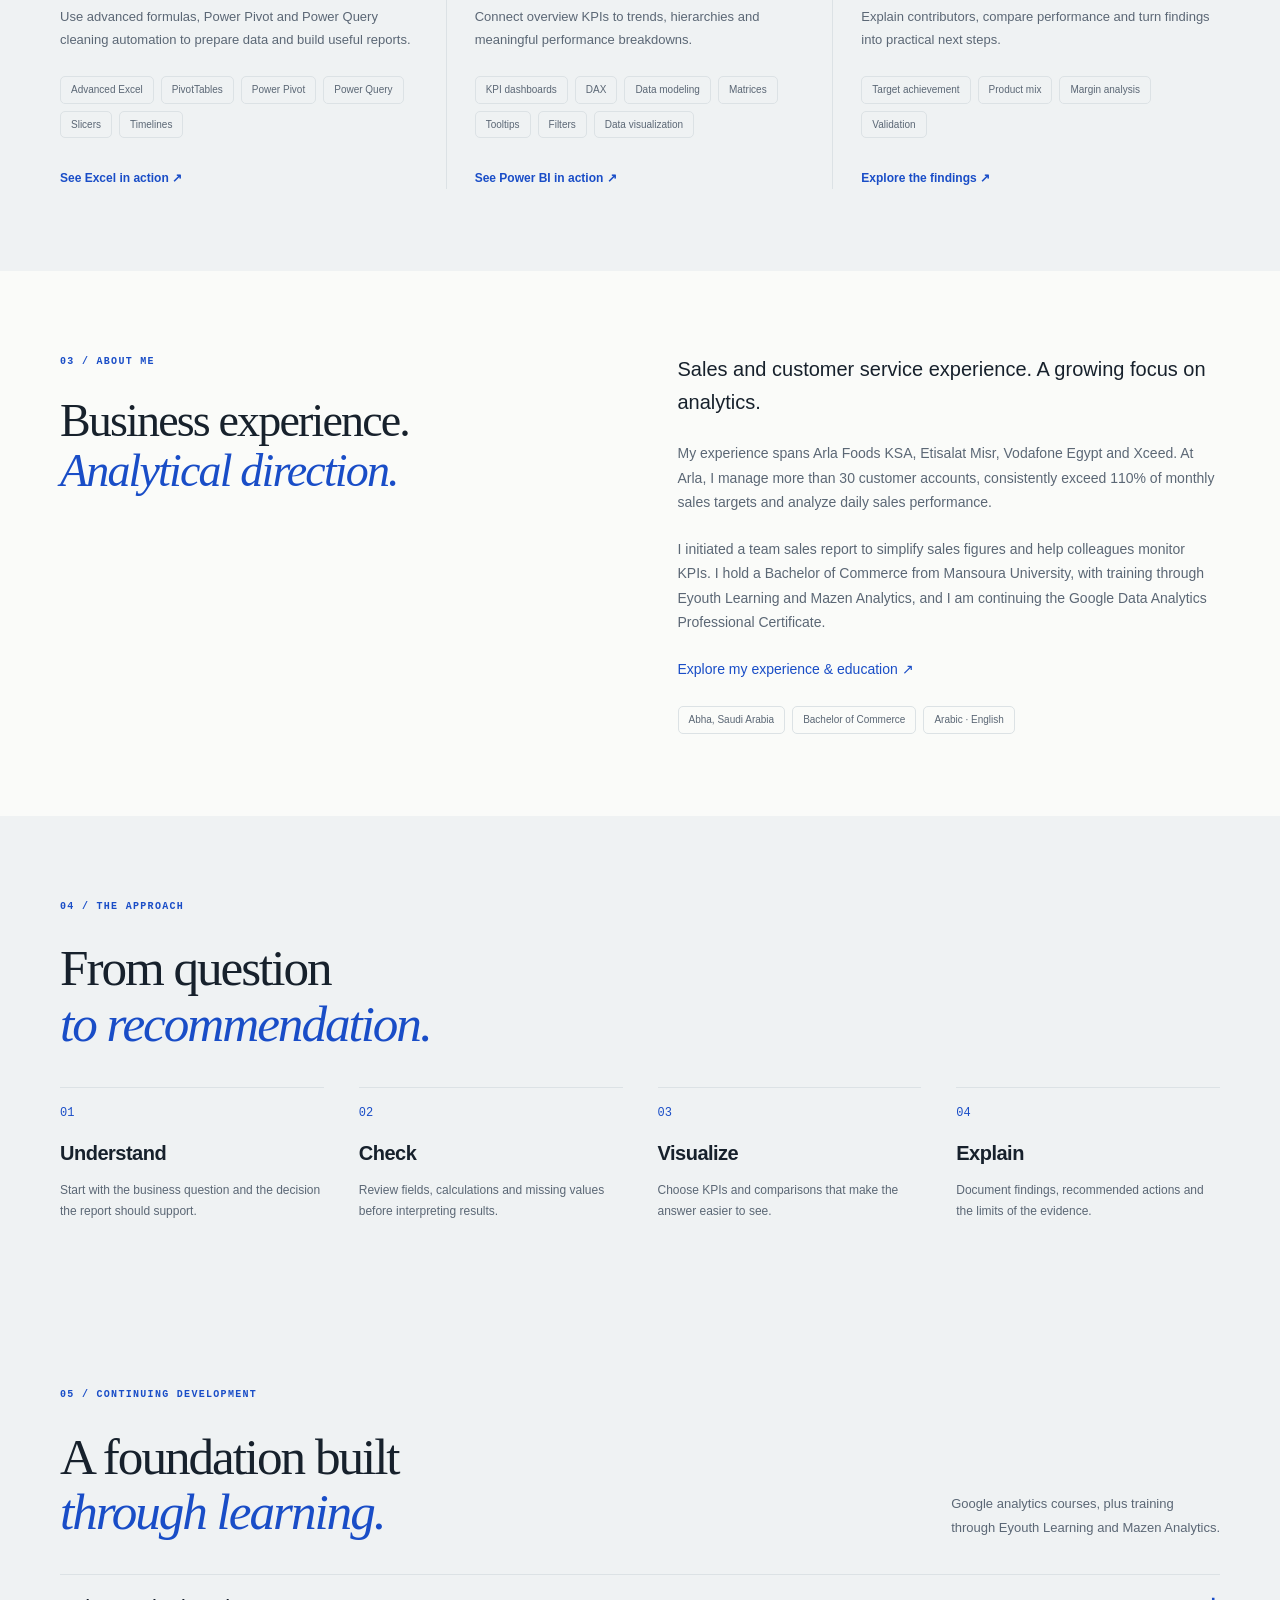
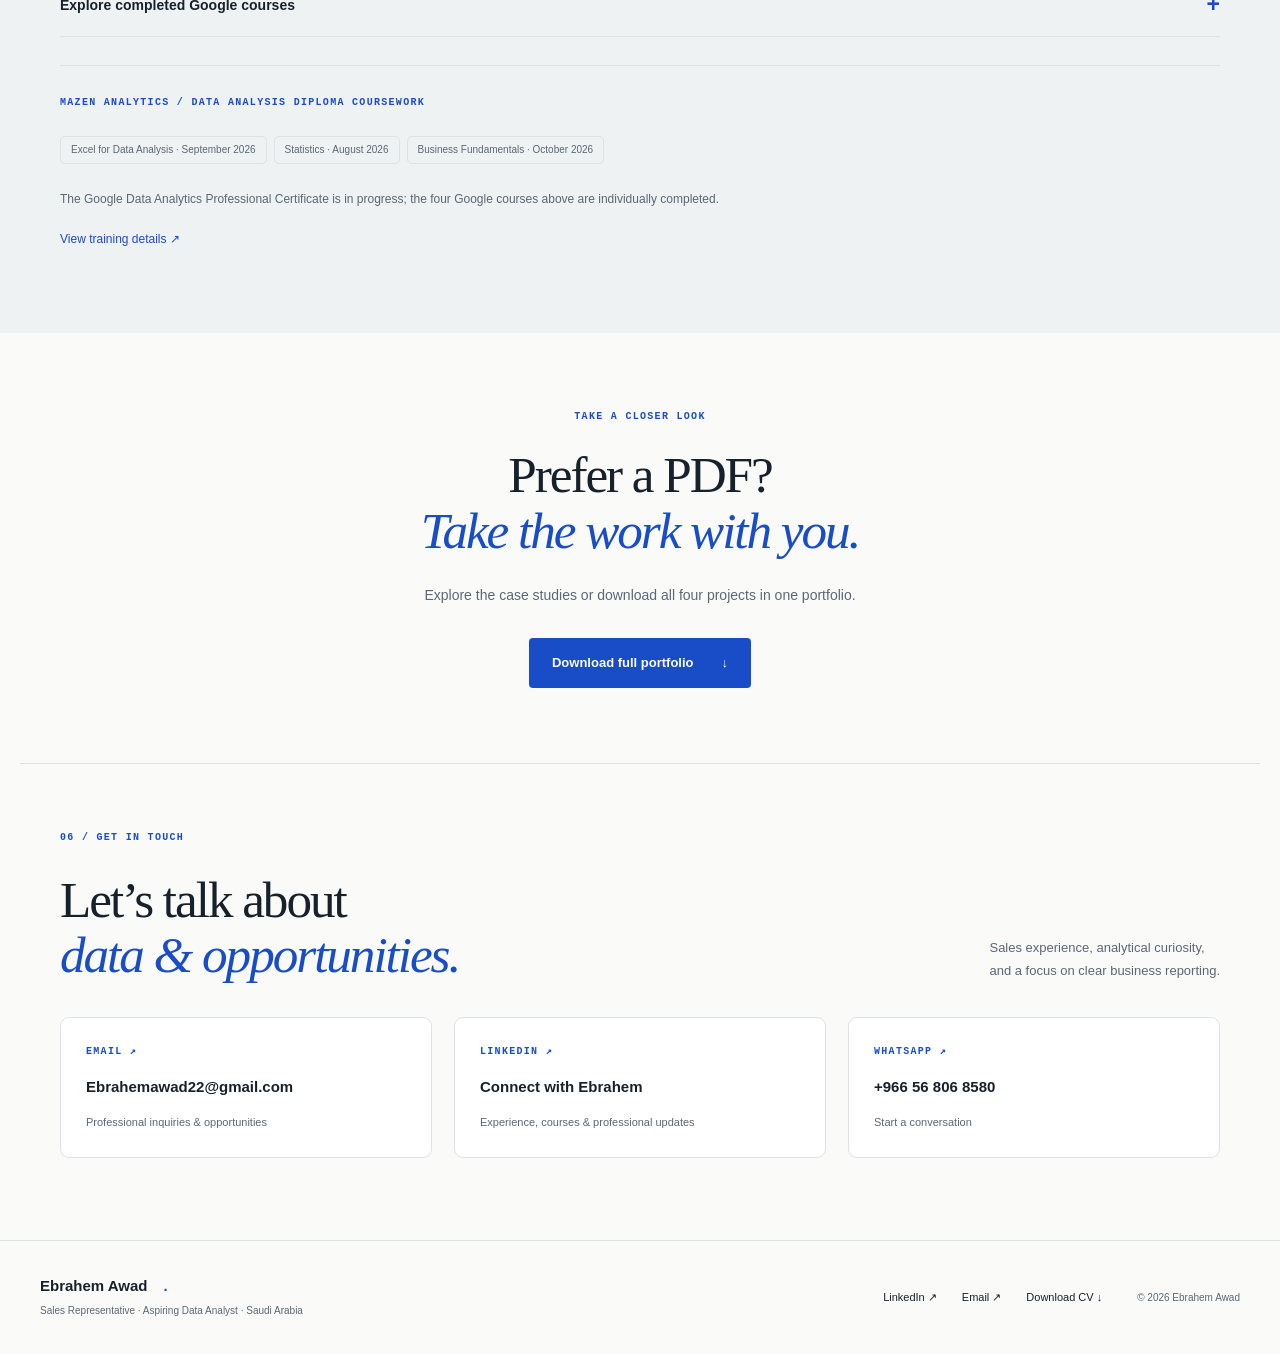
==== commit d3b9dc66: "Redesign portfolio around dashboard previews and project case studies" ====
--- a/index.html
+++ b/index.html
@@ -1 +1 @@
-<!doctype html><html lang="en"><head><meta charset="utf-8"><meta name="viewport" content="width=device-width,initial-scale=1"><meta name="description" content="Ebrahem Awad’s Excel and Power BI portfolio: sales dashboards, performance reporting and supplier margin analysis."><meta name="theme-color" content="#fdfcf9"><title>Data Analytics Portfolio | Ebrahem Awad</title><link rel="icon" href="assets/favicon.svg" type="image/svg+xml"><link rel="stylesheet" href="assets/style.css"><script defer src="assets/app.js"></script></head><body><a class="skip" href="#main">Skip to content</a><header><a class="brand" href="index.html"><span class="brand-mark">ea<span>.</span></span><span>Ebrahem Awad<small>DATA ANALYTICS</small></span></a><nav aria-label="Main navigation"><a href="#about">About</a><a href="#skills">Skills</a><a href="#projects">Projects</a><a href="resume.html">Resume</a><a class="nav-report" href="assets/Ebrahem_Awad_ATS_Data_Analyst_Resume.pdf" target="_blank" rel="noopener">View CV <span>↗</span></a></nav><button class="theme" aria-label="Switch to dark theme" title="Change color theme">◐</button></header><main id="main"><section class="hero wrap"><div class="hero-copy"><div class="availability"><span></span>ABHA, SAUDI ARABIA · SALES TO ANALYTICS</div><p class="eyebrow">EBRAHEM AWAD / DATA ANALYTICS</p><h1>From sales data<br>to <em>clearer</em><br>business decisions.</h1><p class="intro">I’m a Sales Representative at Arla Foods KSA, transitioning into data analysis. I combine sales reporting experience with advanced Excel, Power Query automation and Power BI dashboards to make performance easier to understand.</p><div class="buttons"><a class="button primary" href="#projects">Explore my work <span>↘</span></a><a class="button secondary" href="assets/Ebrahem_Awad_ATS_Data_Analyst_Resume.pdf" target="_blank" rel="noopener">View my CV ↗</a></div><div class="hero-meta"><span>Excel</span><i>·</i><span>Power BI</span><i>·</i><span>Business reporting</span></div></div><div class="hero-art"><div class="art-top"><span class="tiny">SELECTED WORK / 02</span><span class="tiny">POWER BI</span></div><div class="dashboard-window"><div class="window-bar"><span>● ● ●</span><span>Arla · Sales performance</span><span>↗</span></div><a href="Arla_Sales_Dashboard.html"><img src="assets/Arla_Sales_Dashboard.png" alt="Arla Power BI sales dashboard"></a></div><div class="art-bottom"><div><strong>102.3<span>%</span></strong><small>TARGET ACHIEVEMENT</small></div><a href="Arla_Sales_Dashboard.html">See the analysis<br><span>↗</span></a></div><div class="floating-note"><span class="note-line"></span><span>Business context.<br><strong>Supported insights.</strong></span></div></div></section><section class="proof-strip wrap" aria-label="Portfolio summary"><div><strong>04</strong><span>Selected projects</span></div><div><strong>02</strong><span>Dashboard platforms</span></div><div><strong>04</strong><span>Detailed project reports</span></div><div><span class="proof-label">FOCUS</span><span>Sales, operations<br>& profitability</span></div></section><section id="about" class="section wrap about"><div><p class="eyebrow">01 / THE BACKGROUND</p><h2>Business experience.<br><em>Analytical direction.</em></h2><figure class="profile"><img loading="lazy" src="assets/Ebrahem_Awad.jpg" alt="Ebrahem Awad"><figcaption>Ebrahem Awad · Sales Representative / Aspiring Data Analyst</figcaption></figure></div><div class="about-copy"><p class="lead">Sales and customer service experience. A growing focus on analytics.</p><p>My experience spans Arla Foods KSA, Etisalat Misr, Vodafone Egypt and Xceed. At Arla, I manage more than 30 customer accounts, consistently exceed 110% of monthly sales targets and analyze daily sales performance.</p><p>I initiated a team sales report to simplify sales figures and help colleagues monitor KPIs. I hold a Bachelor of Commerce from Mansoura University, with training through Eyouth Learning and Mazen Analytics, and I am continuing the Google Data Analytics Professional Certificate.</p><blockquote>“A useful dashboard helps someone understand the number—and decide what to do next.”</blockquote><p class="about-resume"><a class="text-link" href="resume.html">Explore my experience & education ↗</a></p><div class="tags"><span class="pill">Abha, Saudi Arabia</span><span class="pill">Bachelor of Commerce</span><span class="pill">Arabic · English</span></div></div></section><section id="skills" class="skills-area"><div class="wrap section"><p class="eyebrow">02 / THE TOOLKIT</p><div class="section-heading"><h2>Skills, shown<br><em>through the work.</em></h2><p>Tools matter most when they answer<br>a business question clearly.</p></div><div class="skills-grid"><article><span class="skill-number">01</span><h3>Excel analysis</h3><p>Use advanced formulas, Power Pivot and Power Query cleaning automation to prepare data and build useful reports.</p><div class="tags"><span class="pill">Advanced Excel</span><span class="pill">PivotTables</span><span class="pill">Power Pivot</span><span class="pill">Power Query</span><span class="pill">Slicers</span><span class="pill">Timelines</span></div><a class="text-link" href="Sales_Performance_Excel.html">See Excel in action ↗</a></article><article><span class="skill-number">02</span><h3>Power BI reporting</h3><p>Connect overview KPIs to trends, hierarchies and meaningful performance breakdowns.</p><div class="tags"><span class="pill">KPI dashboards</span><span class="pill">DAX</span><span class="pill">Data modeling</span><span class="pill">Matrices</span><span class="pill">Tooltips</span><span class="pill">Filters</span><span class="pill">Data visualization</span></div><a class="text-link" href="Arla_Sales_Dashboard.html">See Power BI in action ↗</a></article><article><span class="skill-number">03</span><h3>Business interpretation</h3><p>Explain contributors, compare performance and turn findings into practical next steps.</p><div class="tags"><span class="pill">Target achievement</span><span class="pill">Product mix</span><span class="pill">Margin analysis</span><span class="pill">Validation</span></div><a class="text-link" href="Revenue_Margin_PowerBI.html">Explore the findings ↗</a></article></div></div></section><section id="projects" class="section wrap"><p class="eyebrow">03 / SELECTED WORK</p><div class="section-heading"><h2>Dashboards with<br><em>a business question.</em></h2><p>Four training projects. Each with a dashboard,<br>supported findings and a written report.</p></div><div class="filter-row"><div class="filters" role="group" aria-label="Filter projects"><button class="active" aria-pressed="true" data-filter="All">All projects <span>04</span></button><button aria-pressed="false" data-filter="Excel">Excel <span>02</span></button><button aria-pressed="false" data-filter="Power BI">Power BI <span>02</span></button></div><span class="tiny" id="project-count" aria-live="polite">SHOWING 4 PROJECTS</span></div><div class="projects-grid"><article class="project-card" data-tool="Excel"><a class="project-image" href="Liceria_Furniture_Shop.html"><img loading="lazy" src="assets/Liceria_Furniture_Shop.png" alt="Liceria Furniture Shop dashboard"><span class="image-label">Explore case study ↗</span></a><div class="project-content"><div class="eyebrow">01 / Excel ANALYTICS</div><h3><a href="Liceria_Furniture_Shop.html">Liceria Furniture Shop</a></h3><p>Sales channels, product mix &amp; delivery performance.</p><div class="metrics"><div><strong>986,953.50</strong><span>Sales</span></div><div><strong>112</strong><span>Prepared records</span></div><div><strong>90</strong><span>Delivered records</span></div></div><div class="project-links"><a class="text-link" href="Liceria_Furniture_Shop.html">View case study <span>↗</span></a><a href="assets/Liceria_Excel_Project_Report.pdf" target="_blank" rel="noopener">Project report ↓</a></div></div></article><article class="project-card" data-tool="Power BI"><a class="project-image" href="Arla_Sales_Dashboard.html"><img loading="lazy" src="assets/Arla_Sales_Dashboard.png" alt="Arla Sales Dashboard dashboard"><span class="image-label">Explore case study ↗</span></a><div class="project-content"><div class="eyebrow">02 / Power BI ANALYTICS</div><h3><a href="Arla_Sales_Dashboard.html">Arla Sales Dashboard</a></h3><p>Sales, target achievement &amp; returns.</p><div class="metrics"><div><strong>SAR 346,280,640.65</strong><span>Sales</span></div><div><strong>11,012,403.68 kg</strong><span>Actual volume</span></div><div><strong>102.3%</strong><span>Target achievement</span></div></div><div class="project-links"><a class="text-link" href="Arla_Sales_Dashboard.html">View case study <span>↗</span></a><a href="assets/Arla_PowerBI_Project_Report.pdf" target="_blank" rel="noopener">Project report ↓</a></div></div></article><article class="project-card" data-tool="Excel"><a class="project-image" href="Sales_Performance_Excel.html"><img loading="lazy" src="assets/Sales_Performance_Excel.png" alt="Sales Performance Dashboard dashboard"><span class="image-label">Explore case study ↗</span></a><div class="project-content"><div class="eyebrow">03 / Excel ANALYTICS</div><h3><a href="Sales_Performance_Excel.html">Sales Performance Dashboard</a></h3><p>Large transaction dataset, product Pareto &amp; regional comparison.</p><div class="metrics"><div><strong>1,092,930,458.87</strong><span>Net sales</span></div><div><strong>59,993,365</strong><span>Units</span></div><div><strong>499,999</strong><span>Transaction records</span></div></div><div class="project-links"><a class="text-link" href="Sales_Performance_Excel.html">View case study <span>↗</span></a><a href="assets/Sales_Performance_Excel_Project_Report.pdf" target="_blank" rel="noopener">Project report ↓</a></div></div></article><article class="project-card" data-tool="Power BI"><a class="project-image" href="Revenue_Margin_PowerBI.html"><img loading="lazy" src="assets/Revenue_Margin_PowerBI.png" alt="Revenue &amp; Margin Analysis dashboard"><span class="image-label">Explore case study ↗</span></a><div class="project-content"><div class="eyebrow">04 / Power BI ANALYTICS</div><h3><a href="Revenue_Margin_PowerBI.html">Revenue &amp; Margin Analysis</a></h3><p>Supplier contribution, margin quality &amp; monthly trends.</p><div class="metrics"><div><strong>9,681,527</strong><span>Revenue</span></div><div><strong>4,018,847</strong><span>Gross margin</span></div><div><strong>41.51%</strong><span>Computed margin rate</span></div></div><div class="project-links"><a class="text-link" href="Revenue_Margin_PowerBI.html">View case study <span>↗</span></a><a href="assets/Revenue_Margin_PowerBI_Project_Report.pdf" target="_blank" rel="noopener">Project report ↓</a></div></div></article></div></section><section class="process-area"><div class="section wrap"><p class="eyebrow">04 / THE APPROACH</p><h2>From question<br><em>to recommendation.</em></h2><div class="process-grid"><article><span>01</span><h3>Understand</h3><p>Start with the business question and the decision the report should support.</p></article><article><span>02</span><h3>Check</h3><p>Review fields, calculations and missing values before interpreting results.</p></article><article><span>03</span><h3>Visualize</h3><p>Choose KPIs and comparisons that make the answer easier to see.</p></article><article><span>04</span><h3>Explain</h3><p>Document findings, recommended actions and the limits of the evidence.</p></article></div></div></section><section id="learning" class="learning-area"><div class="section wrap"><p class="eyebrow">05 / CONTINUING DEVELOPMENT</p><div class="section-heading"><h2>A foundation built<br><em>through learning.</em></h2><p>Google analytics courses, plus training<br>through Eyouth Learning and Mazen Analytics.</p></div><div class="learning-grid"><article><span class="eyebrow">GOOGLE CAREER CERTIFICATES · MAY 2025</span><h3>Foundations: Data, Data, Everywhere</h3><p>The role of data, analytical thinking and the data analysis process.</p></article><article><span class="eyebrow">GOOGLE CAREER CERTIFICATES · MAY 2025</span><h3>Ask Questions to Make Data-Driven Decisions</h3><p>Business questions, stakeholder needs and decision-making.</p></article><article><span class="eyebrow">GOOGLE CAREER CERTIFICATES · JUNE 2025</span><h3>Prepare Data for Exploration</h3><p>Data collection, organization and preparation for analysis.</p></article><article><span class="eyebrow">GOOGLE CAREER CERTIFICATES · JULY 2025</span><h3>Process Data from Dirty to Clean</h3><p>Data quality, cleaning and preparation of usable datasets.</p></article></div><div class="mazen-training"><p class="eyebrow">MAZEN ANALYTICS / DATA ANALYSIS DIPLOMA COURSEWORK</p><div class="tags"><span class="pill">Excel for Data Analysis · September 2026</span><span class="pill">Statistics · August 2026</span><span class="pill">Business Fundamentals · October 2026</span></div></div><p class="learning-note">The Google Data Analytics Professional Certificate is in progress; the four Google courses above are individually completed.</p><a class="text-link" href="resume.html#training">View training details ↗</a></div></section><section class="closing wrap"><p class="eyebrow">TAKE A CLOSER LOOK</p><h2>The dashboard is the start.<br><em>The report tells the story.</em></h2><p>Explore the case studies or download all four projects in one portfolio.</p><a class="button primary" href="assets/Ebrahem_Awad_Portfolio.pdf" download>Download full portfolio <span>↓</span></a></section><section id="contact" class="contact-section section wrap"><p class="eyebrow">06 / GET IN TOUCH</p><div class="section-heading"><h2>Let’s talk about<br><em>data & opportunities.</em></h2><p>Sales experience, analytical curiosity,<br>and a focus on clear business reporting.</p></div><div class="contact-grid"><a href="mailto:Ebrahemawad22@gmail.com"><span class="eyebrow">EMAIL ↗</span><strong>Ebrahemawad22@gmail.com</strong><span>Professional inquiries & opportunities</span></a><a href="https://www.linkedin.com/in/ebrahem-awed-5840b5170/" target="_blank" rel="noopener"><span class="eyebrow">LINKEDIN ↗</span><strong>Connect with Ebrahem</strong><span>Experience, courses & professional updates</span></a><a href="https://wa.me/966568068580" target="_blank" rel="noopener"><span class="eyebrow">WHATSAPP ↗</span><strong>+966 56 806 8580</strong><span>Start a conversation</span></a></div></section></main><footer><div><a class="brand" href="index.html">Ebrahem Awad<span class="blue">.</span></a><p>Sales Representative · Aspiring Data Analyst · Saudi Arabia</p></div><div class="footer-links"><a href="https://www.linkedin.com/in/ebrahem-awed-5840b5170/" target="_blank" rel="noopener">LinkedIn ↗</a><a href="mailto:Ebrahemawad22@gmail.com">Email ↗</a><a href="assets/Ebrahem_Awad_ATS_Data_Analyst_Resume.pdf" download>Download CV ↓</a></div><p>© 2026 Ebrahem Awad</p></footer><dialog id="image-dialog" aria-label="Dashboard enlarged"><button class="close-dialog" aria-label="Close dashboard">Close ×</button><img alt="Enlarged project dashboard"></dialog></body></html>+<!doctype html><html lang="en"><head><meta charset="utf-8"><meta name="viewport" content="width=device-width,initial-scale=1"><meta name="description" content="Ebrahem Awad’s Excel and Power BI portfolio: sales dashboards, performance reporting and supplier margin analysis."><meta name="theme-color" content="#fdfcf9"><title>Data Analytics Portfolio | Ebrahem Awad</title><link rel="icon" href="assets/favicon.svg" type="image/svg+xml"><link rel="stylesheet" href="assets/style.css?v=20261010b"><script defer src="assets/app.js?v=20261010b"></script></head><body><a class="skip" href="#main">Skip to content</a><header><a class="brand" href="index.html"><span class="brand-mark">ea<span>.</span></span><span>Ebrahem Awad<small>DATA ANALYTICS</small></span></a><nav aria-label="Main navigation"><a href="#projects">Projects</a><a href="#skills">Skills</a><a href="#about">About</a><a href="resume.html">Resume</a><a class="nav-report" href="assets/Ebrahem_Awad_ATS_Data_Analyst_Resume.pdf" target="_blank" rel="noopener">View CV <span>↗</span></a></nav><button class="theme" aria-label="Switch to dark theme" title="Change color theme">◐</button></header><main id="main"><section class="hero wrap"><div class="hero-copy"><p class="availability"><span></span>EBRAHEM AWAD · ABHA, SAUDI ARABIA</p><p class="eyebrow">EXCEL / POWER BI / BUSINESS REPORTING</p><h1>Analytics portfolio.<br><em>Built around the business.</em></h1><p class="intro">Sales experience, clear dashboards and practical analysis. Explore four projects covering sales performance, delivery and profitability.</p><div class="buttons"><a class="button primary" href="#projects">Explore projects <span>↓</span></a><a class="button secondary" href="assets/Ebrahem_Awad_ATS_Data_Analyst_Resume.pdf" target="_blank" rel="noopener">View my CV ↗</a></div></div><aside class="hero-profile"><img src="assets/Ebrahem_Awad.jpg" width="136" height="136" alt="Ebrahem Awad"><div><p class="eyebrow">THE PERSON BEHIND THE WORK</p><h2>Ebrahem Awad</h2><p>Sales Representative<br>Aspiring Data Analyst</p><a class="text-link" href="#about">My background ↗</a></div></aside></section><section class="proof-strip wrap" aria-label="Portfolio summary"><div><strong>04</strong><span>Selected projects</span></div><div><strong>02</strong><span>Dashboard platforms</span></div><div><strong>04</strong><span>Detailed project reports</span></div><div><span class="proof-label">FOCUS</span><span>Sales, operations<br>& profitability</span></div></section><section id="projects" class="section wrap"><p class="eyebrow">01 / SELECTED WORK</p><div class="section-heading"><h2>The work,<br><em>up close.</em></h2><p>Two Excel projects. Two Power BI projects.<br>Explore the dashboard, analysis and report for each.</p></div><div class="filter-row"><div class="filters" role="group" aria-label="Filter projects"><button class="active" aria-pressed="true" data-filter="All">All projects <span>04</span></button><button aria-pressed="false" data-filter="Excel">Excel <span>02</span></button><button aria-pressed="false" data-filter="Power BI">Power BI <span>02</span></button></div><span class="tiny" id="project-count" aria-live="polite">SHOWING 4 PROJECTS</span></div><div class="projects-grid"><article class="project-card" data-tool="Power BI"><a class="project-image" href="Arla_Sales_Dashboard.html"><img loading="lazy" src="assets/Arla_Sales_Dashboard.png" alt="Arla Sales Dashboard dashboard"><span class="image-label">Explore dashboard ↗</span></a><div class="project-content"><div class="eyebrow">01 / Power BI · TRAINING PROJECT</div><h3><a href="Arla_Sales_Dashboard.html">Arla Sales Dashboard</a></h3><p>Sales, target achievement &amp; returns.</p><div class="project-skills tags"><span class="pill">KPI reporting</span><span class="pill">Report tooltips</span><span class="pill">Drill-down</span></div><div class="project-insight"><span>KEY FINDING</span><p>Actual volume is 102.3% of target.</p></div><div class="metrics"><div><strong>SAR 346,280,640.65</strong><span>Sales</span></div><div><strong>11,012,403.68 kg</strong><span>Actual volume</span></div><div><strong>102.3%</strong><span>Target achievement</span></div></div><div class="project-links"><a class="text-link" href="Arla_Sales_Dashboard.html">View case study <span>↗</span></a><a href="assets/Arla_PowerBI_Project_Report.pdf" target="_blank" rel="noopener">Project report ↓</a></div></div></article><article class="project-card" data-tool="Excel"><a class="project-image" href="Sales_Performance_Excel.html"><img loading="lazy" src="assets/Sales_Performance_Excel.png" alt="Sales Performance Dashboard dashboard"><span class="image-label">Explore dashboard ↗</span></a><div class="project-content"><div class="eyebrow">02 / Excel · TRAINING PROJECT</div><h3><a href="Sales_Performance_Excel.html">Sales Performance Dashboard</a></h3><p>Large transaction dataset, product Pareto &amp; regional comparison.</p><div class="project-skills tags"><span class="pill">PivotTables</span><span class="pill">Date timeline</span><span class="pill">Product Pareto</span></div><div class="project-insight"><span>KEY FINDING</span><p>19.0% of records contributes 62.5% of net sales.</p></div><div class="metrics"><div><strong>1,092,930,458.87</strong><span>Net sales</span></div><div><strong>59,993,365</strong><span>Units</span></div><div><strong>499,999</strong><span>Transaction records</span></div></div><div class="project-links"><a class="text-link" href="Sales_Performance_Excel.html">View case study <span>↗</span></a><a href="assets/Sales_Performance_Excel_Project_Report.pdf" target="_blank" rel="noopener">Project report ↓</a></div></div></article><article class="project-card" data-tool="Power BI"><a class="project-image" href="Revenue_Margin_PowerBI.html"><img loading="lazy" src="assets/Revenue_Margin_PowerBI.png" alt="Revenue &amp; Margin Analysis dashboard"><span class="image-label">Explore dashboard ↗</span></a><div class="project-content"><div class="eyebrow">03 / Power BI · TRAINING PROJECT</div><h3><a href="Revenue_Margin_PowerBI.html">Revenue &amp; Margin Analysis</a></h3><p>Supplier contribution, margin quality &amp; monthly trends.</p><div class="project-skills tags"><span class="pill">Supplier matrix</span><span class="pill">Margin analysis</span><span class="pill">Monthly trends</span></div><div class="project-insight"><span>KEY FINDING</span><p>The largest supplier contributes 52.9% of revenue.</p></div><div class="metrics"><div><strong>9,681,527</strong><span>Revenue</span></div><div><strong>4,018,847</strong><span>Gross margin</span></div><div><strong>41.51%</strong><span>Computed margin rate</span></div></div><div class="project-links"><a class="text-link" href="Revenue_Margin_PowerBI.html">View case study <span>↗</span></a><a href="assets/Revenue_Margin_PowerBI_Project_Report.pdf" target="_blank" rel="noopener">Project report ↓</a></div></div></article><article class="project-card" data-tool="Excel"><a class="project-image" href="Liceria_Furniture_Shop.html"><img loading="lazy" src="assets/Liceria_Furniture_Shop.png" alt="Liceria Furniture Shop dashboard"><span class="image-label">Explore dashboard ↗</span></a><div class="project-content"><div class="eyebrow">04 / Excel · TRAINING PROJECT</div><h3><a href="Liceria_Furniture_Shop.html">Liceria Furniture Shop</a></h3><p>Sales channels, product mix &amp; delivery performance.</p><div class="project-skills tags"><span class="pill">PivotTables</span><span class="pill">Slicers</span><span class="pill">Delivery analysis</span></div><div class="project-insight"><span>KEY FINDING</span><p>65.0% of sales comes from Homzmart.</p></div><div class="metrics"><div><strong>986,953.50</strong><span>Sales</span></div><div><strong>112</strong><span>Prepared records</span></div><div><strong>90</strong><span>Delivered records</span></div></div><div class="project-links"><a class="text-link" href="Liceria_Furniture_Shop.html">View case study <span>↗</span></a><a href="assets/Liceria_Excel_Project_Report.pdf" target="_blank" rel="noopener">Project report ↓</a></div></div></article></div></section><section id="skills" class="skills-area"><div class="wrap section"><p class="eyebrow">02 / DEMONSTRATED SKILLS</p><div class="section-heading"><h2>Skills, shown<br><em>through the work.</em></h2><p>Tools matter most when they answer<br>a business question clearly.</p></div><div class="skills-grid"><article><span class="skill-number">01</span><h3>Excel analysis</h3><p>Use advanced formulas, Power Pivot and Power Query cleaning automation to prepare data and build useful reports.</p><div class="tags"><span class="pill">Advanced Excel</span><span class="pill">PivotTables</span><span class="pill">Power Pivot</span><span class="pill">Power Query</span><span class="pill">Slicers</span><span class="pill">Timelines</span></div><a class="text-link" href="Sales_Performance_Excel.html">See Excel in action ↗</a></article><article><span class="skill-number">02</span><h3>Power BI reporting</h3><p>Connect overview KPIs to trends, hierarchies and meaningful performance breakdowns.</p><div class="tags"><span class="pill">KPI dashboards</span><span class="pill">DAX</span><span class="pill">Data modeling</span><span class="pill">Matrices</span><span class="pill">Tooltips</span><span class="pill">Filters</span><span class="pill">Data visualization</span></div><a class="text-link" href="Arla_Sales_Dashboard.html">See Power BI in action ↗</a></article><article><span class="skill-number">03</span><h3>Business interpretation</h3><p>Explain contributors, compare performance and turn findings into practical next steps.</p><div class="tags"><span class="pill">Target achievement</span><span class="pill">Product mix</span><span class="pill">Margin analysis</span><span class="pill">Validation</span></div><a class="text-link" href="Revenue_Margin_PowerBI.html">Explore the findings ↗</a></article></div></div></section><section id="about" class="section wrap about"><div><p class="eyebrow">03 / ABOUT ME</p><h2>Business experience.<br><em>Analytical direction.</em></h2></div><div class="about-copy"><p class="lead">Sales and customer service experience. A growing focus on analytics.</p><p>My experience spans Arla Foods KSA, Etisalat Misr, Vodafone Egypt and Xceed. At Arla, I manage more than 30 customer accounts, consistently exceed 110% of monthly sales targets and analyze daily sales performance.</p><p>I initiated a team sales report to simplify sales figures and help colleagues monitor KPIs. I hold a Bachelor of Commerce from Mansoura University, with training through Eyouth Learning and Mazen Analytics, and I am continuing the Google Data Analytics Professional Certificate.</p><p class="about-resume"><a class="text-link" href="resume.html">Explore my experience & education ↗</a></p><div class="tags"><span class="pill">Abha, Saudi Arabia</span><span class="pill">Bachelor of Commerce</span><span class="pill">Arabic · English</span></div></div></section><section class="process-area"><div class="section wrap"><p class="eyebrow">04 / THE APPROACH</p><h2>From question<br><em>to recommendation.</em></h2><div class="process-grid"><article><span>01</span><h3>Understand</h3><p>Start with the business question and the decision the report should support.</p></article><article><span>02</span><h3>Check</h3><p>Review fields, calculations and missing values before interpreting results.</p></article><article><span>03</span><h3>Visualize</h3><p>Choose KPIs and comparisons that make the answer easier to see.</p></article><article><span>04</span><h3>Explain</h3><p>Document findings, recommended actions and the limits of the evidence.</p></article></div></div></section><section id="learning" class="learning-area"><div class="section wrap"><p class="eyebrow">05 / CONTINUING DEVELOPMENT</p><div class="section-heading"><h2>A foundation built<br><em>through learning.</em></h2><p>Google analytics courses, plus training<br>through Eyouth Learning and Mazen Analytics.</p></div><details class="course-details"><summary>Explore completed Google courses <span>+</span></summary><div class="learning-grid"><article><span class="eyebrow">GOOGLE CAREER CERTIFICATES · MAY 2025</span><h3>Foundations: Data, Data, Everywhere</h3><p>The role of data, analytical thinking and the data analysis process.</p></article><article><span class="eyebrow">GOOGLE CAREER CERTIFICATES · MAY 2025</span><h3>Ask Questions to Make Data-Driven Decisions</h3><p>Business questions, stakeholder needs and decision-making.</p></article><article><span class="eyebrow">GOOGLE CAREER CERTIFICATES · JUNE 2025</span><h3>Prepare Data for Exploration</h3><p>Data collection, organization and preparation for analysis.</p></article><article><span class="eyebrow">GOOGLE CAREER CERTIFICATES · JULY 2025</span><h3>Process Data from Dirty to Clean</h3><p>Data quality, cleaning and preparation of usable datasets.</p></article></div></details><div class="mazen-training"><p class="eyebrow">MAZEN ANALYTICS / DATA ANALYSIS DIPLOMA COURSEWORK</p><div class="tags"><span class="pill">Excel for Data Analysis · September 2026</span><span class="pill">Statistics · August 2026</span><span class="pill">Business Fundamentals · October 2026</span></div></div><p class="learning-note">The Google Data Analytics Professional Certificate is in progress; the four Google courses above are individually completed.</p><a class="text-link" href="resume.html#training">View training details ↗</a></div></section><section class="closing wrap"><p class="eyebrow">TAKE A CLOSER LOOK</p><h2>Prefer a PDF?<br><em>Take the work with you.</em></h2><p>Explore the case studies or download all four projects in one portfolio.</p><a class="button primary" href="assets/Ebrahem_Awad_Portfolio.pdf" download>Download full portfolio <span>↓</span></a></section><section id="contact" class="contact-section section wrap"><p class="eyebrow">06 / GET IN TOUCH</p><div class="section-heading"><h2>Let’s talk about<br><em>data & opportunities.</em></h2><p>Sales experience, analytical curiosity,<br>and a focus on clear business reporting.</p></div><div class="contact-grid"><a href="mailto:Ebrahemawad22@gmail.com"><span class="eyebrow">EMAIL ↗</span><strong>Ebrahemawad22@gmail.com</strong><span>Professional inquiries & opportunities</span></a><a href="https://www.linkedin.com/in/ebrahem-awed-5840b5170/" target="_blank" rel="noopener"><span class="eyebrow">LINKEDIN ↗</span><strong>Connect with Ebrahem</strong><span>Experience, courses & professional updates</span></a><a href="https://wa.me/966568068580" target="_blank" rel="noopener"><span class="eyebrow">WHATSAPP ↗</span><strong>+966 56 806 8580</strong><span>Start a conversation</span></a></div></section></main><footer><div><a class="brand" href="index.html">Ebrahem Awad<span class="blue">.</span></a><p>Sales Representative · Aspiring Data Analyst · Saudi Arabia</p></div><div class="footer-links"><a href="https://www.linkedin.com/in/ebrahem-awed-5840b5170/" target="_blank" rel="noopener">LinkedIn ↗</a><a href="mailto:Ebrahemawad22@gmail.com">Email ↗</a><a href="assets/Ebrahem_Awad_ATS_Data_Analyst_Resume.pdf" download>Download CV ↓</a></div><p>© 2026 Ebrahem Awad</p></footer><dialog id="image-dialog" aria-label="Dashboard enlarged"><button class="close-dialog" aria-label="Close dashboard">Close ×</button><img alt="Enlarged project dashboard"></dialog></body></html>
--- a/assets/style.css
+++ b/assets/style.css
@@ -6,3 +6,15 @@
 @media(prefers-reduced-motion:reduce){html{scroll-behavior:auto}*{transition:none!important;transform:none!important}}
 
 .mazen-training{padding-top:28px;margin-top:28px;border-top:1px solid var(--line)}.resume-body #capabilities h3{margin:25px 0 12px}.resume-body .timeline ul{font-size:14px;margin-bottom:0}
+
+
+/* Project-first portfolio, October 2026 */
+:root{--bg:#fafbf9;--surface:#eff2f3;--ink:#17212c;--muted:#5b6775;--line:#dce2e5;--blue:#194dc7;--shadow:0 14px 42px #16325b0c}
+body{font-size:15px;line-height:1.75}header{height:84px;position:sticky;top:0;z-index:20;background:var(--bg);max-width:none;padding-inline:max(28px,calc((100vw - 1160px)/2));gap:28px}.wrap{max-width:1240px}.section{padding-block:82px}nav{gap:26px}h2{font-size:clamp(34px,4vw,52px)}.eyebrow{font-size:10px;letter-spacing:.13em}
+.hero{grid-template-columns:minmax(0,1fr) 280px;gap:80px;padding-block:64px 60px}.hero-copy{max-width:750px}.hero h1{font-size:clamp(45px,4.6vw,64px);line-height:1.12;letter-spacing:-.035em;margin-bottom:22px}.hero .availability{margin-bottom:24px}.hero .eyebrow{margin-bottom:15px}.hero .intro{font-size:16px;max-width:590px}.hero .buttons{margin-top:24px}.hero-profile{padding:26px 0 26px 34px;border-left:1px solid var(--line);align-self:center}.hero-profile img{width:116px;height:116px;object-fit:cover;border-radius:50%;margin-bottom:20px;border:5px solid var(--surface)}.hero-profile .eyebrow{font-size:8px;line-height:1.7;margin-bottom:10px}.hero-profile h2{font-family:Arial,Helvetica,sans-serif;font-size:23px;font-weight:600;letter-spacing:-.02em;line-height:1.3;margin-bottom:8px}.hero-profile p:not(.eyebrow){font-size:12px;line-height:1.8}.hero-profile a{display:inline-block;margin-top:15px;font-size:11px}.proof-strip{padding-block:21px}.proof-strip strong{font:600 27px Arial,Helvetica,sans-serif;letter-spacing:-.04em}.proof-strip>div{padding-left:24px;gap:15px}.proof-strip>div:first-child{padding-left:0}
+#projects{padding-top:68px}.section-heading{margin-bottom:35px}.projects-grid{grid-template-columns:1fr;gap:32px}.project-card{display:grid;grid-template-columns:minmax(0,1.2fr) minmax(0,1fr);border-radius:12px;box-shadow:var(--shadow);background:var(--white)}.project-card:hover{transform:translateY(-2px)}.project-image{height:auto;min-height:355px;padding:24px;border-bottom:0;border-right:1px solid var(--line);background:var(--surface)}.project-image img{width:100%;max-height:400px;object-fit:contain;border-radius:5px;box-shadow:0 8px 28px #162c4910}.image-label{opacity:1;bottom:15px;right:16px;padding:6px 10px}.project-content{padding:32px;display:flex;flex-direction:column;justify-content:center}.project-content h3{font:600 28px/1.25 Arial,Helvetica,sans-serif;letter-spacing:-.03em;margin-bottom:12px}.project-content>p{font-size:13px;min-height:0}.project-skills{margin-top:18px}.pill{border-radius:5px;font-size:10px;white-space:normal}.project-insight{padding-left:13px;border-left:2px solid var(--blue);margin-top:22px}.project-insight>span{font:9px monospace;letter-spacing:.1em;color:var(--blue)}.project-insight p{font-size:13px;color:var(--ink);margin-top:5px;line-height:1.6}.project-content .metrics{margin-top:21px;padding-top:18px;gap:12px}.project-content .metrics strong{font-size:14px;line-height:1.5}.project-content .metrics span{font-size:9px}.project-links{margin-top:20px;padding-top:18px;font-size:11px}.filters button{border-radius:30px;padding:9px 18px}.filters button.active{background:var(--blue);border-color:var(--blue);color:white}.filters button.active span{color:white}
+.skills-grid{margin-top:38px}.skills-grid h3{font-size:22px}.skills-grid p{font-size:13px}.skills-grid article{padding-inline:28px}.about{gap:75px;align-items:start}.about h2{font-size:46px}.about-copy .lead{font-size:20px}.about-copy p:not(.lead){font-size:14px}.process-grid{margin-top:36px}.process-grid article{padding-top:18px}.process-grid p{font-size:12px}.course-details{border-block:1px solid var(--line)}.course-details summary{list-style:none;cursor:pointer;padding:18px 0;font-size:14px;font-weight:600;display:flex;justify-content:space-between;gap:20px}.course-details summary::-webkit-details-marker{display:none}.course-details summary>span{font-size:23px;line-height:1;color:var(--blue)}.course-details[open] summary>span{transform:rotate(45deg)}.course-details .learning-grid{padding-bottom:24px}.learning-grid h3{font-size:18px}.closing{padding-block:75px}.contact-grid>a{border-radius:9px;background:var(--white)}.contact-section{padding-top:65px}
+.case-hero{padding-block:35px 38px}.case-hero .back{margin-bottom:26px}.case-hero h1{font-size:clamp(38px,4.6vw,64px);margin-bottom:18px}.case-hero .eyebrow{margin-bottom:13px}.case-hero .intro{font-size:16px}.case-hero .buttons{margin-top:23px}.dashboard-caption{display:flex;justify-content:space-between;gap:20px;padding:14px 2px;font:10px monospace;letter-spacing:.08em}.dashboard-caption span:last-child{letter-spacing:0}.case-image{padding:22px;border-radius:10px}.case-image img{max-height:none;width:100%;height:auto;border-radius:4px}.case-image+.metrics{padding:26px 0;gap:25px}.case-image+.metrics strong{font:600 clamp(22px,2.6vw,33px) Arial,Helvetica,sans-serif;letter-spacing:-.04em}.case-body{gap:62px;padding-top:65px;grid-template-columns:215px minmax(0,1fr)}.case-body aside{top:112px;padding-left:18px;border-left:2px solid var(--line)}.case-copy h2{font-size:36px}.case-copy section{padding-bottom:40px;margin-bottom:40px}.case-copy .lead{font-size:20px}.detail-grid{display:grid;grid-template-columns:1fr;gap:15px;margin-top:28px}.detail-grid article{display:grid;grid-template-columns:28px 1fr;gap:6px 15px;padding:21px;border:1px solid var(--line);border-radius:8px;background:var(--surface)}.detail-number{font:11px monospace;color:var(--blue);padding-top:4px}.detail-grid h3{font-size:17px;line-height:1.5}.detail-grid p{grid-column:2;font-size:13px;line-height:1.8}.dashboard-details .button{margin-top:22px}.case-copy .evidence{border-radius:0 8px 8px 0}.resume-body aside{top:112px}section[id]{scroll-margin-top:105px}.case-copy section[id]{scroll-margin-top:110px}
+@media(max-width:1050px){.hero{gap:35px;grid-template-columns:minmax(0,1fr) 240px}.hero h1{font-size:52px}.hero-profile{padding-left:25px}.project-card{grid-template-columns:1.1fr 1fr}.project-content{padding:25px}.project-content h3{font-size:25px}.project-content .metrics strong{font-size:12px}.project-image{padding:18px;min-height:330px}.project-image img{max-height:360px}.case-body{gap:40px}}
+@media(max-width:800px){header{height:78px;padding-inline:22px;gap:18px}nav{gap:18px}.hero{grid-template-columns:1fr;gap:30px;padding-block:42px}.hero h1{font-size:57px}.hero-profile{border-left:0;border-top:1px solid var(--line);padding:22px 0 0;display:flex;gap:20px;align-items:center}.hero-profile img{margin:0;width:90px;height:90px;flex:none}.hero-profile .eyebrow{display:none}.hero-profile h2{font-size:21px}.hero-profile p:not(.eyebrow){font-size:11px}.hero-profile a{margin-top:5px}.project-card{grid-template-columns:1fr}.project-image{border-right:0;border-bottom:1px solid var(--line);min-height:0;padding:24px;height:auto}.project-image img{max-height:none;max-width:660px}.project-content{padding:27px}.project-content .metrics strong{font-size:17px}.project-content h3{font-size:29px}.section{padding-block:64px}.section-heading{align-items:start}.skills-grid article{padding-inline:0}.case-body{grid-template-columns:1fr}.case-body aside{border-left:0;padding-left:0}.case-image{padding:15px}.about{gap:30px}.about h2{font-size:42px}.hero-profile a{display:none}}
+@media(max-width:560px){header{height:72px;gap:12px}nav{gap:14px}nav a:first-child{display:inline}nav a:nth-child(2),nav a:nth-child(3){display:none}.hero h1{font-size:42px;line-height:1.15}.hero .availability{font-size:8px;letter-spacing:.07em}.hero .eyebrow{font-size:8px}.hero .intro{font-size:14px}.hero{padding-block:35px}.hero-profile{gap:16px}.hero-profile img{width:74px;height:74px}.hero-profile h2{font-size:19px}.proof-strip{gap:18px}.proof-strip strong{font-size:25px}.proof-strip>div{padding-left:0}#projects{padding-top:48px}.section-heading{gap:18px}.project-image{padding:18px 12px 32px}.image-label{font-size:8px;bottom:9px}.project-content{padding:23px}.project-content h3{font-size:25px}.project-content .metrics strong{font-size:13px}.project-content .metrics span{font-size:8px}.project-content .eyebrow{font-size:8px}.project-insight p{font-size:12px}.project-links{font-size:10px}.filters button{font-size:10px;padding:9px 12px}.projects-grid{gap:24px}.about h2{font-size:36px}.section{padding-block:50px}.dashboard-caption{font-size:8px;letter-spacing:0}.dashboard-caption span:last-child{font-size:8px}.case-hero h1{font-size:40px}.case-hero .intro{font-size:14px}.case-image{padding:7px}.case-image+.metrics strong{font-size:18px}.case-image+.metrics{gap:14px}.case-copy h2{font-size:30px}.case-copy .lead{font-size:18px}.detail-grid article{padding:16px;gap:5px 11px;grid-template-columns:22px 1fr}.detail-grid h3{font-size:15px}.detail-grid p{font-size:12px}.closing{padding-block:55px}.contact-section{padding-top:50px}}
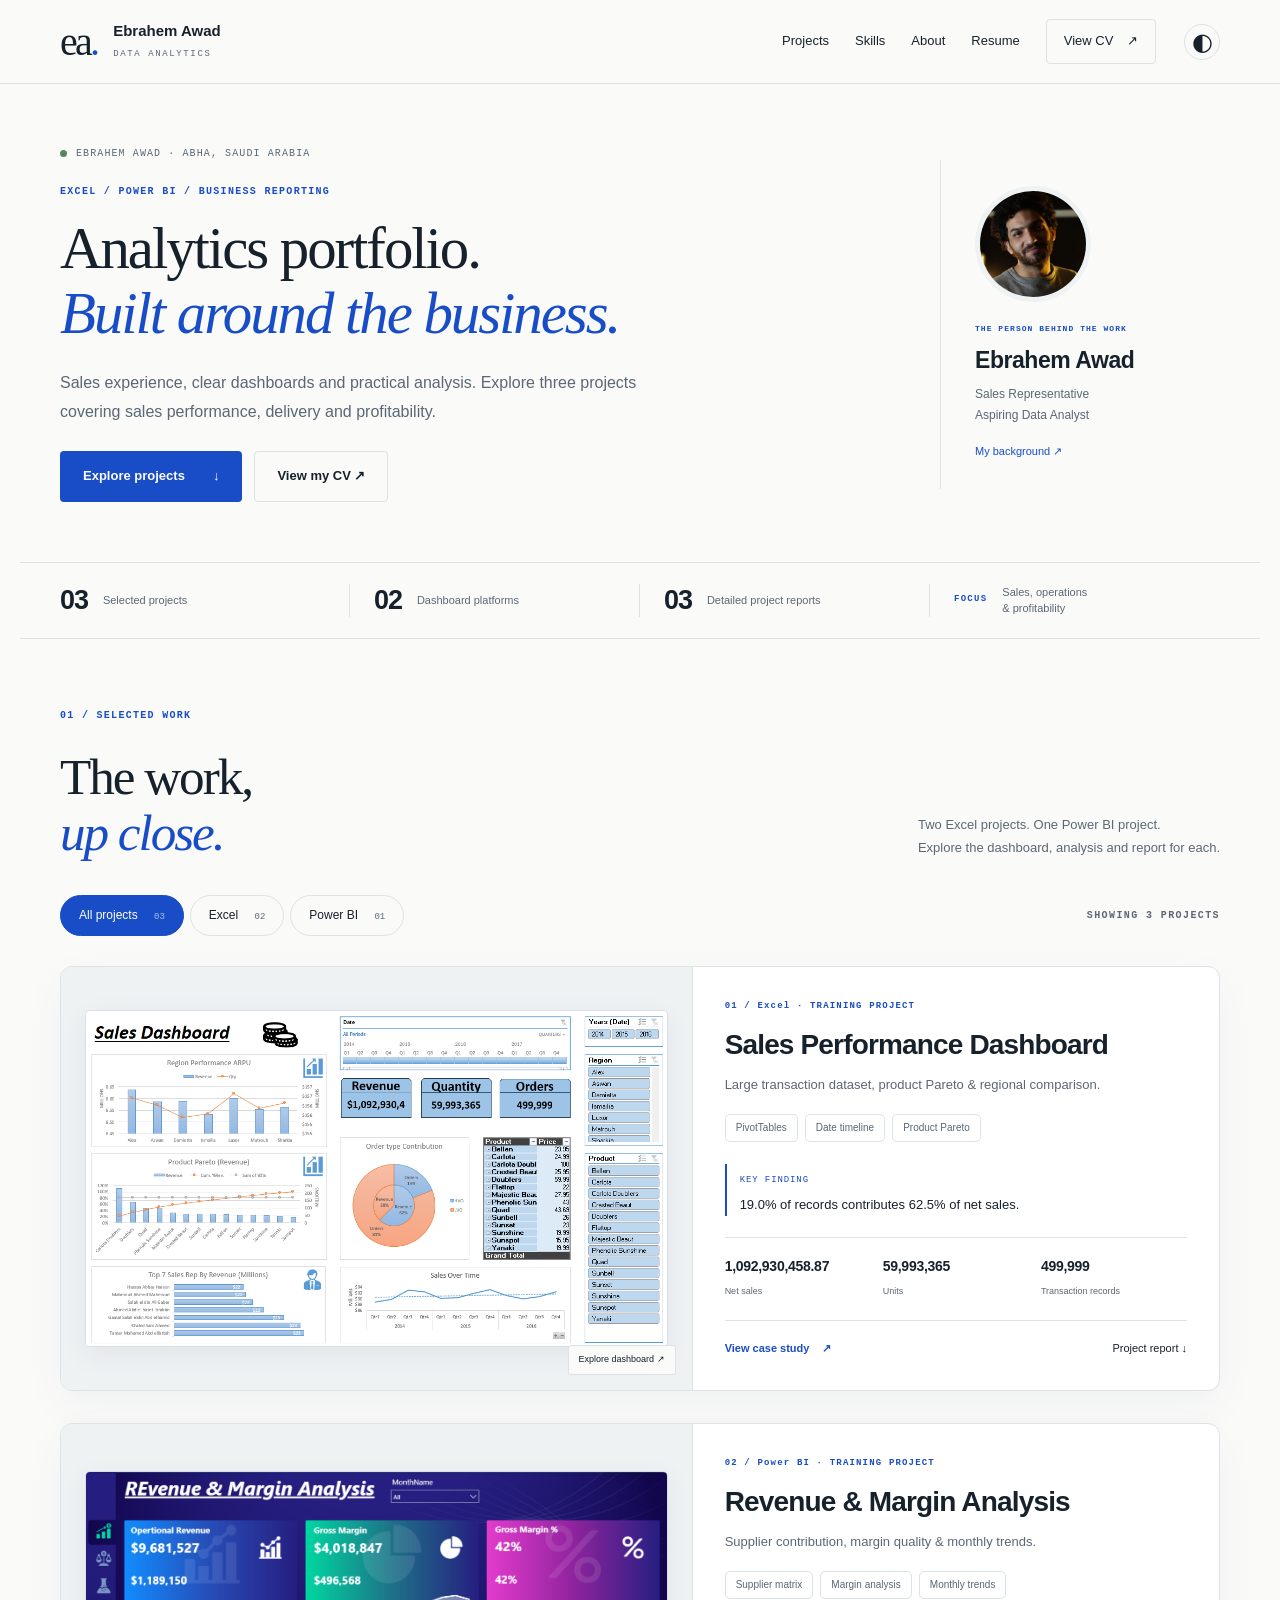
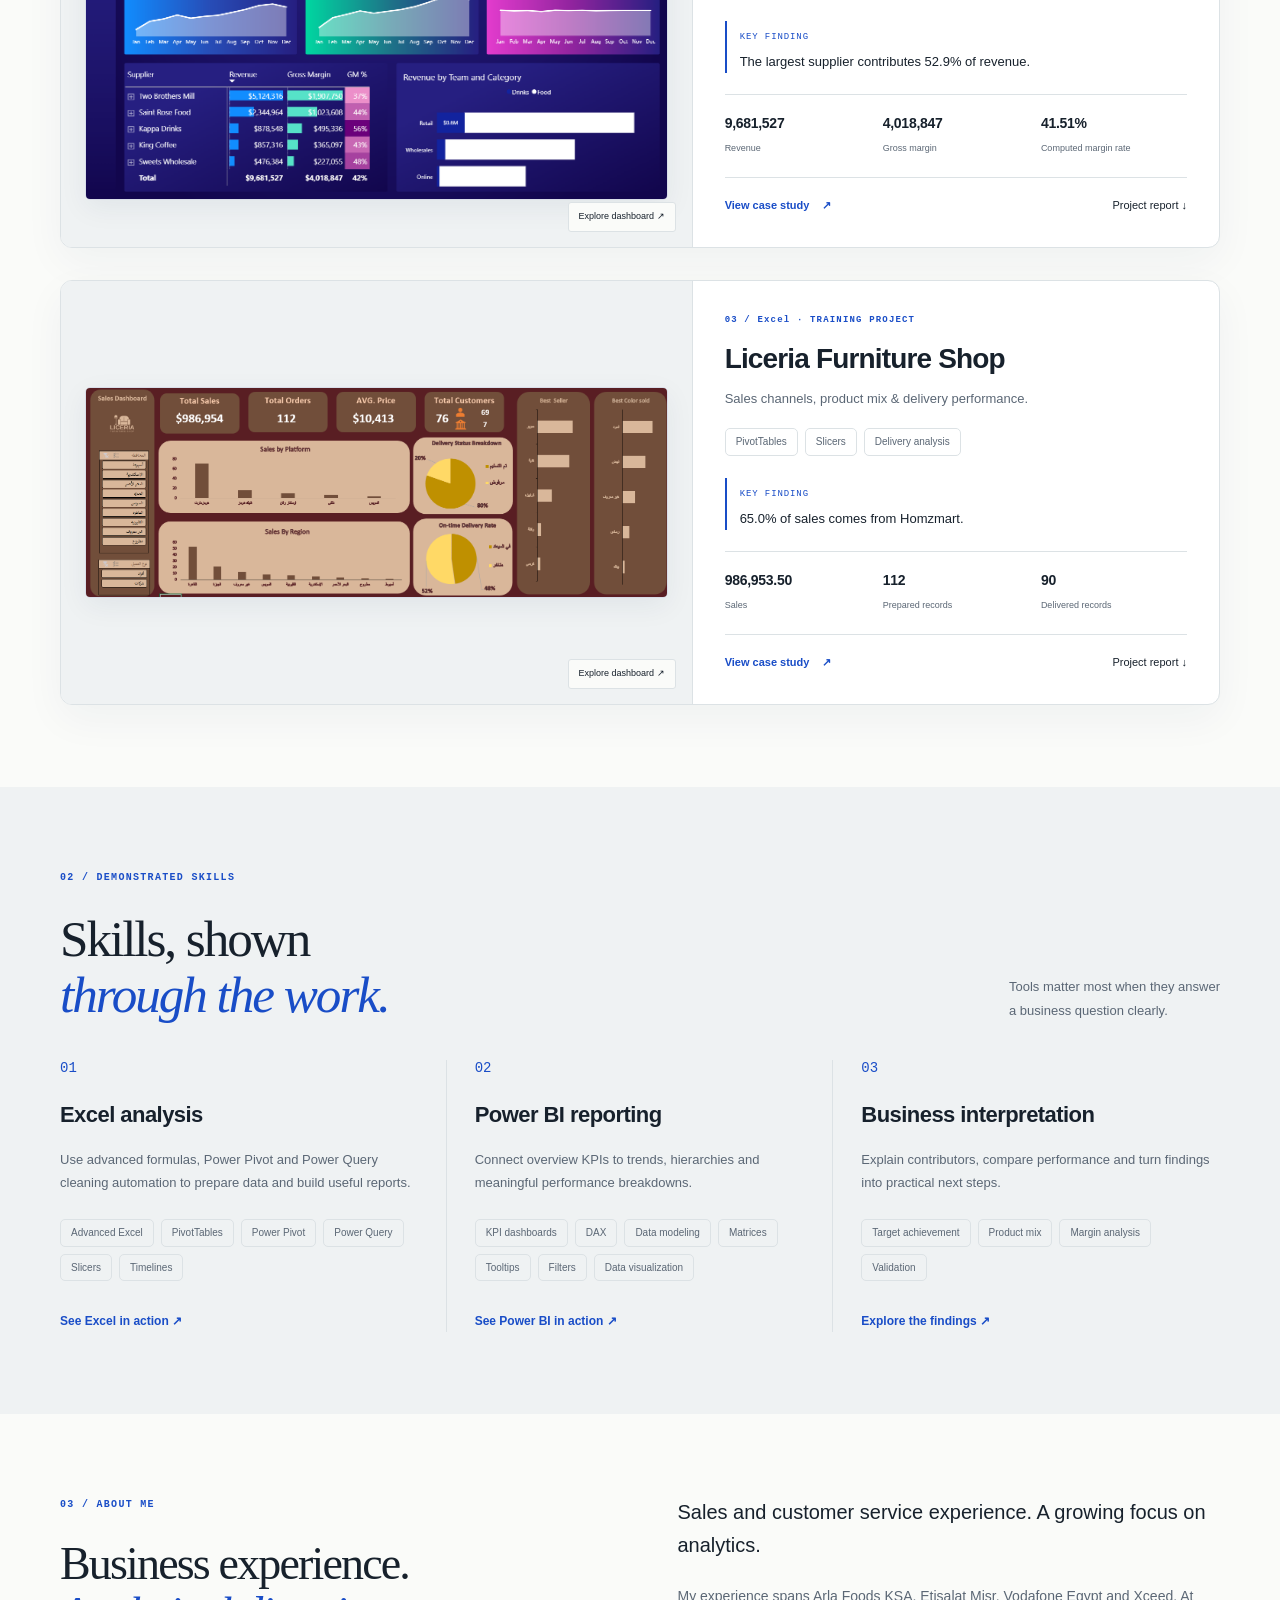
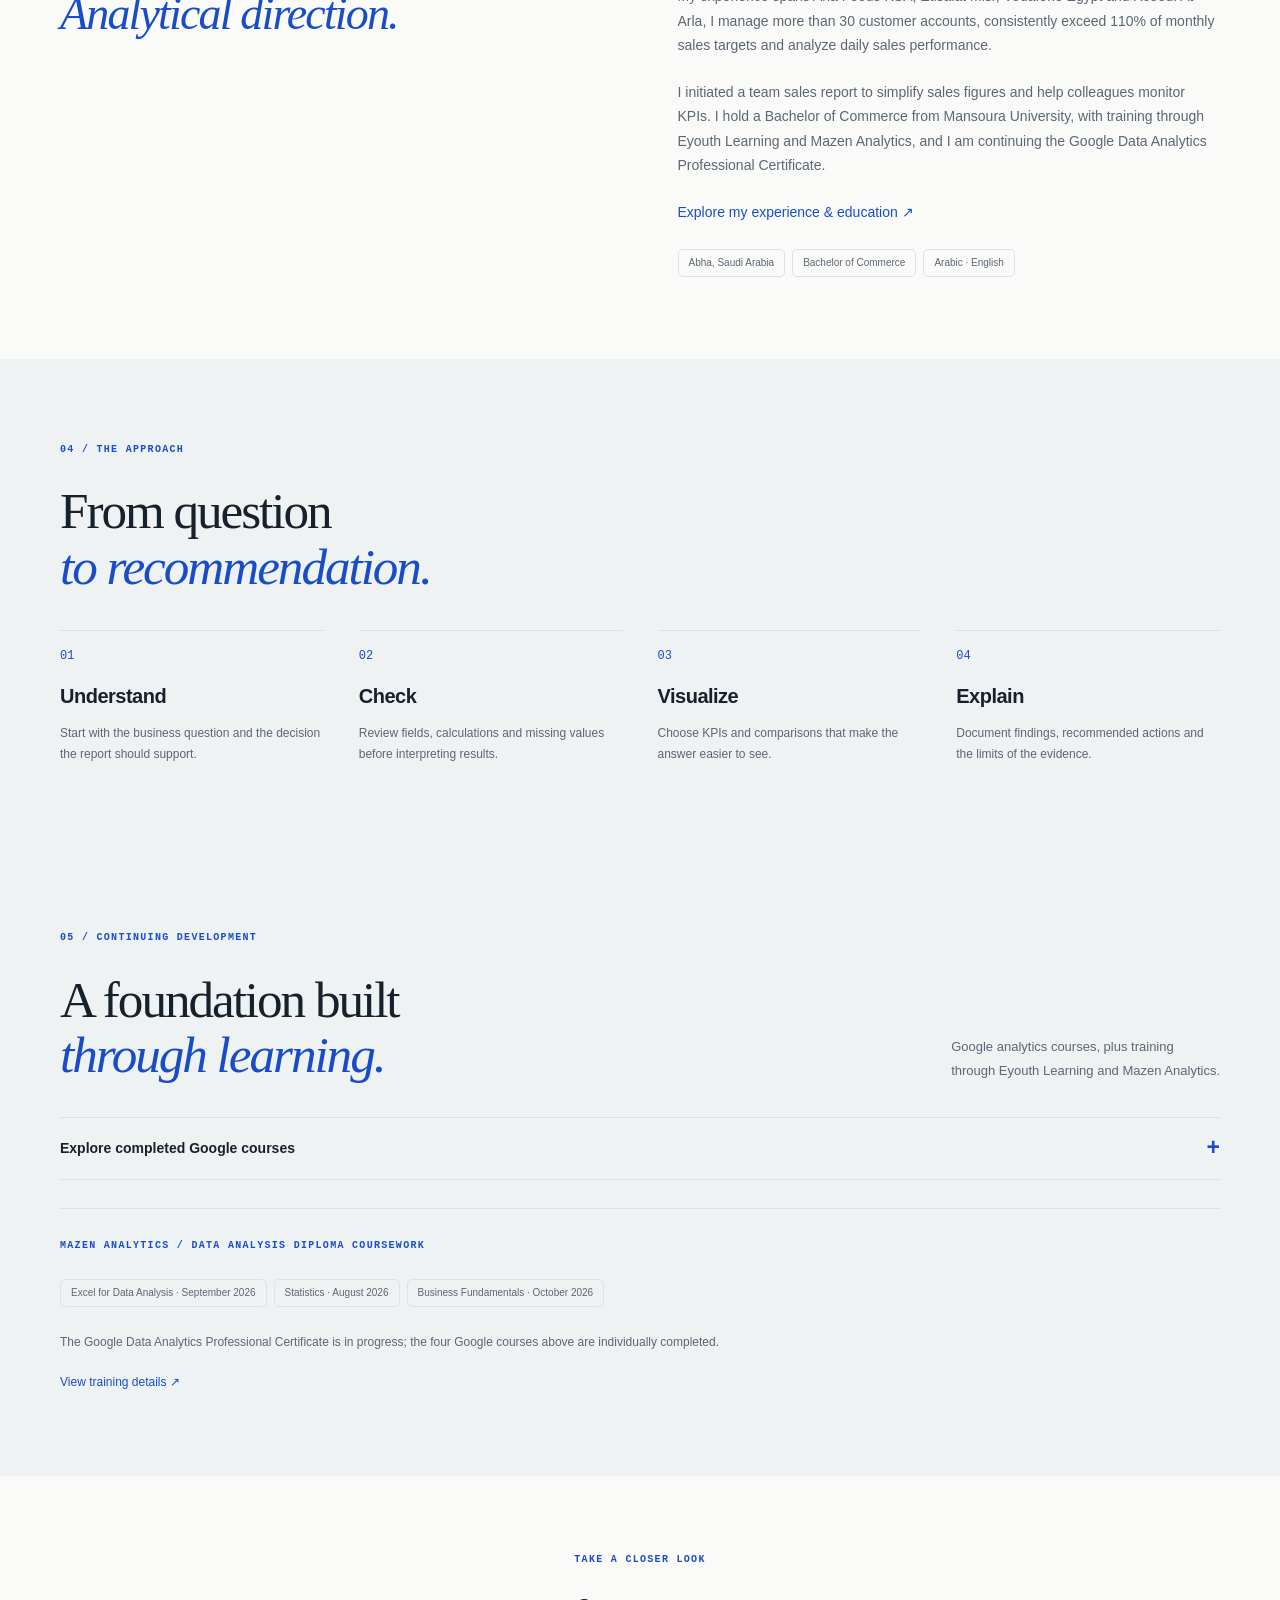
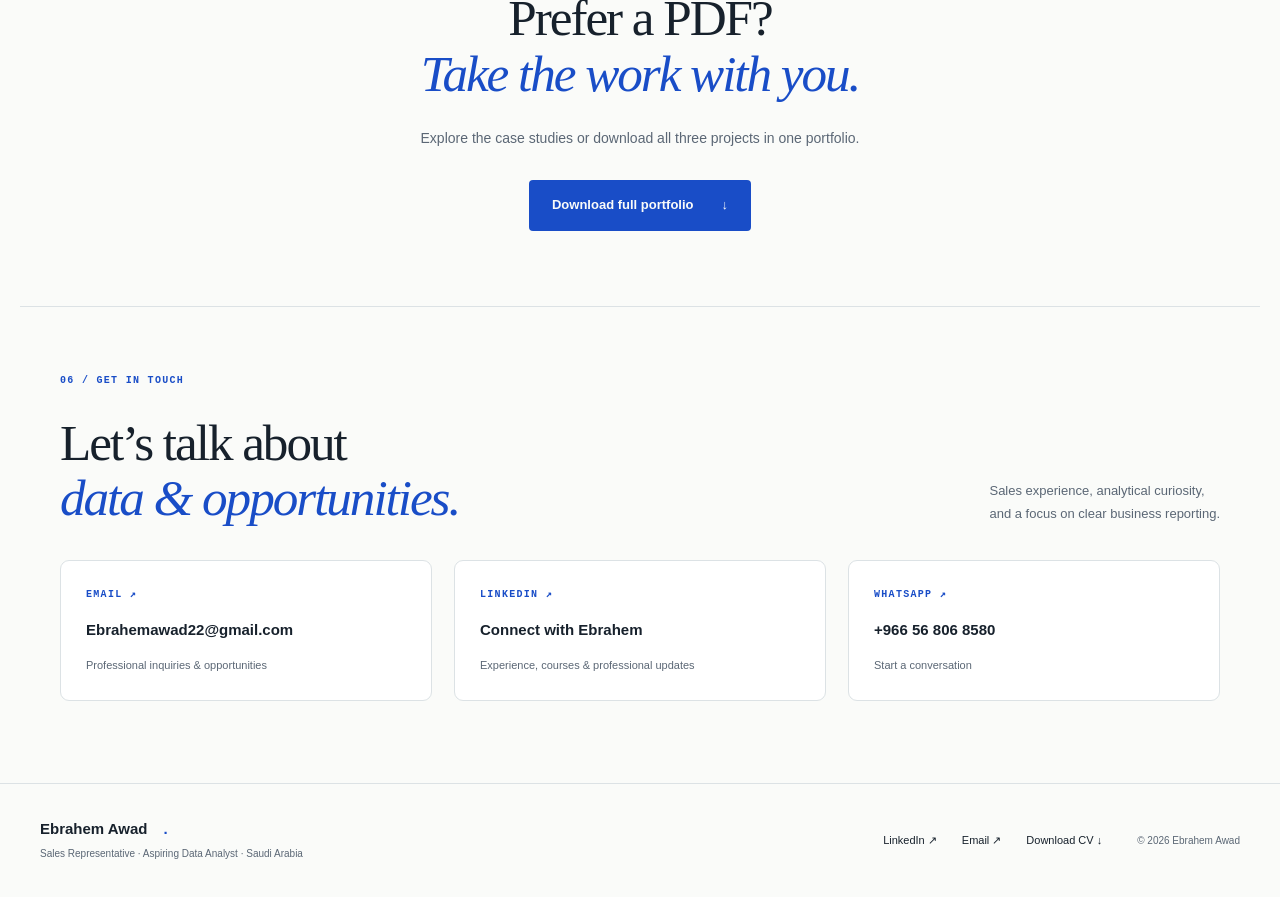
==== commit 90dce219: "Remove Arla project and update portfolio downloads" ====
--- a/index.html
+++ b/index.html
@@ -1 +1 @@
-<!doctype html><html lang="en"><head><meta charset="utf-8"><meta name="viewport" content="width=device-width,initial-scale=1"><meta name="description" content="Ebrahem Awad’s Excel and Power BI portfolio: sales dashboards, performance reporting and supplier margin analysis."><meta name="theme-color" content="#fdfcf9"><title>Data Analytics Portfolio | Ebrahem Awad</title><link rel="icon" href="assets/favicon.svg" type="image/svg+xml"><link rel="stylesheet" href="assets/style.css?v=20261010b"><script defer src="assets/app.js?v=20261010b"></script></head><body><a class="skip" href="#main">Skip to content</a><header><a class="brand" href="index.html"><span class="brand-mark">ea<span>.</span></span><span>Ebrahem Awad<small>DATA ANALYTICS</small></span></a><nav aria-label="Main navigation"><a href="#projects">Projects</a><a href="#skills">Skills</a><a href="#about">About</a><a href="resume.html">Resume</a><a class="nav-report" href="assets/Ebrahem_Awad_ATS_Data_Analyst_Resume.pdf" target="_blank" rel="noopener">View CV <span>↗</span></a></nav><button class="theme" aria-label="Switch to dark theme" title="Change color theme">◐</button></header><main id="main"><section class="hero wrap"><div class="hero-copy"><p class="availability"><span></span>EBRAHEM AWAD · ABHA, SAUDI ARABIA</p><p class="eyebrow">EXCEL / POWER BI / BUSINESS REPORTING</p><h1>Analytics portfolio.<br><em>Built around the business.</em></h1><p class="intro">Sales experience, clear dashboards and practical analysis. Explore four projects covering sales performance, delivery and profitability.</p><div class="buttons"><a class="button primary" href="#projects">Explore projects <span>↓</span></a><a class="button secondary" href="assets/Ebrahem_Awad_ATS_Data_Analyst_Resume.pdf" target="_blank" rel="noopener">View my CV ↗</a></div></div><aside class="hero-profile"><img src="assets/Ebrahem_Awad.jpg" width="136" height="136" alt="Ebrahem Awad"><div><p class="eyebrow">THE PERSON BEHIND THE WORK</p><h2>Ebrahem Awad</h2><p>Sales Representative<br>Aspiring Data Analyst</p><a class="text-link" href="#about">My background ↗</a></div></aside></section><section class="proof-strip wrap" aria-label="Portfolio summary"><div><strong>04</strong><span>Selected projects</span></div><div><strong>02</strong><span>Dashboard platforms</span></div><div><strong>04</strong><span>Detailed project reports</span></div><div><span class="proof-label">FOCUS</span><span>Sales, operations<br>& profitability</span></div></section><section id="projects" class="section wrap"><p class="eyebrow">01 / SELECTED WORK</p><div class="section-heading"><h2>The work,<br><em>up close.</em></h2><p>Two Excel projects. Two Power BI projects.<br>Explore the dashboard, analysis and report for each.</p></div><div class="filter-row"><div class="filters" role="group" aria-label="Filter projects"><button class="active" aria-pressed="true" data-filter="All">All projects <span>04</span></button><button aria-pressed="false" data-filter="Excel">Excel <span>02</span></button><button aria-pressed="false" data-filter="Power BI">Power BI <span>02</span></button></div><span class="tiny" id="project-count" aria-live="polite">SHOWING 4 PROJECTS</span></div><div class="projects-grid"><article class="project-card" data-tool="Power BI"><a class="project-image" href="Arla_Sales_Dashboard.html"><img loading="lazy" src="assets/Arla_Sales_Dashboard.png" alt="Arla Sales Dashboard dashboard"><span class="image-label">Explore dashboard ↗</span></a><div class="project-content"><div class="eyebrow">01 / Power BI · TRAINING PROJECT</div><h3><a href="Arla_Sales_Dashboard.html">Arla Sales Dashboard</a></h3><p>Sales, target achievement &amp; returns.</p><div class="project-skills tags"><span class="pill">KPI reporting</span><span class="pill">Report tooltips</span><span class="pill">Drill-down</span></div><div class="project-insight"><span>KEY FINDING</span><p>Actual volume is 102.3% of target.</p></div><div class="metrics"><div><strong>SAR 346,280,640.65</strong><span>Sales</span></div><div><strong>11,012,403.68 kg</strong><span>Actual volume</span></div><div><strong>102.3%</strong><span>Target achievement</span></div></div><div class="project-links"><a class="text-link" href="Arla_Sales_Dashboard.html">View case study <span>↗</span></a><a href="assets/Arla_PowerBI_Project_Report.pdf" target="_blank" rel="noopener">Project report ↓</a></div></div></article><article class="project-card" data-tool="Excel"><a class="project-image" href="Sales_Performance_Excel.html"><img loading="lazy" src="assets/Sales_Performance_Excel.png" alt="Sales Performance Dashboard dashboard"><span class="image-label">Explore dashboard ↗</span></a><div class="project-content"><div class="eyebrow">02 / Excel · TRAINING PROJECT</div><h3><a href="Sales_Performance_Excel.html">Sales Performance Dashboard</a></h3><p>Large transaction dataset, product Pareto &amp; regional comparison.</p><div class="project-skills tags"><span class="pill">PivotTables</span><span class="pill">Date timeline</span><span class="pill">Product Pareto</span></div><div class="project-insight"><span>KEY FINDING</span><p>19.0% of records contributes 62.5% of net sales.</p></div><div class="metrics"><div><strong>1,092,930,458.87</strong><span>Net sales</span></div><div><strong>59,993,365</strong><span>Units</span></div><div><strong>499,999</strong><span>Transaction records</span></div></div><div class="project-links"><a class="text-link" href="Sales_Performance_Excel.html">View case study <span>↗</span></a><a href="assets/Sales_Performance_Excel_Project_Report.pdf" target="_blank" rel="noopener">Project report ↓</a></div></div></article><article class="project-card" data-tool="Power BI"><a class="project-image" href="Revenue_Margin_PowerBI.html"><img loading="lazy" src="assets/Revenue_Margin_PowerBI.png" alt="Revenue &amp; Margin Analysis dashboard"><span class="image-label">Explore dashboard ↗</span></a><div class="project-content"><div class="eyebrow">03 / Power BI · TRAINING PROJECT</div><h3><a href="Revenue_Margin_PowerBI.html">Revenue &amp; Margin Analysis</a></h3><p>Supplier contribution, margin quality &amp; monthly trends.</p><div class="project-skills tags"><span class="pill">Supplier matrix</span><span class="pill">Margin analysis</span><span class="pill">Monthly trends</span></div><div class="project-insight"><span>KEY FINDING</span><p>The largest supplier contributes 52.9% of revenue.</p></div><div class="metrics"><div><strong>9,681,527</strong><span>Revenue</span></div><div><strong>4,018,847</strong><span>Gross margin</span></div><div><strong>41.51%</strong><span>Computed margin rate</span></div></div><div class="project-links"><a class="text-link" href="Revenue_Margin_PowerBI.html">View case study <span>↗</span></a><a href="assets/Revenue_Margin_PowerBI_Project_Report.pdf" target="_blank" rel="noopener">Project report ↓</a></div></div></article><article class="project-card" data-tool="Excel"><a class="project-image" href="Liceria_Furniture_Shop.html"><img loading="lazy" src="assets/Liceria_Furniture_Shop.png" alt="Liceria Furniture Shop dashboard"><span class="image-label">Explore dashboard ↗</span></a><div class="project-content"><div class="eyebrow">04 / Excel · TRAINING PROJECT</div><h3><a href="Liceria_Furniture_Shop.html">Liceria Furniture Shop</a></h3><p>Sales channels, product mix &amp; delivery performance.</p><div class="project-skills tags"><span class="pill">PivotTables</span><span class="pill">Slicers</span><span class="pill">Delivery analysis</span></div><div class="project-insight"><span>KEY FINDING</span><p>65.0% of sales comes from Homzmart.</p></div><div class="metrics"><div><strong>986,953.50</strong><span>Sales</span></div><div><strong>112</strong><span>Prepared records</span></div><div><strong>90</strong><span>Delivered records</span></div></div><div class="project-links"><a class="text-link" href="Liceria_Furniture_Shop.html">View case study <span>↗</span></a><a href="assets/Liceria_Excel_Project_Report.pdf" target="_blank" rel="noopener">Project report ↓</a></div></div></article></div></section><section id="skills" class="skills-area"><div class="wrap section"><p class="eyebrow">02 / DEMONSTRATED SKILLS</p><div class="section-heading"><h2>Skills, shown<br><em>through the work.</em></h2><p>Tools matter most when they answer<br>a business question clearly.</p></div><div class="skills-grid"><article><span class="skill-number">01</span><h3>Excel analysis</h3><p>Use advanced formulas, Power Pivot and Power Query cleaning automation to prepare data and build useful reports.</p><div class="tags"><span class="pill">Advanced Excel</span><span class="pill">PivotTables</span><span class="pill">Power Pivot</span><span class="pill">Power Query</span><span class="pill">Slicers</span><span class="pill">Timelines</span></div><a class="text-link" href="Sales_Performance_Excel.html">See Excel in action ↗</a></article><article><span class="skill-number">02</span><h3>Power BI reporting</h3><p>Connect overview KPIs to trends, hierarchies and meaningful performance breakdowns.</p><div class="tags"><span class="pill">KPI dashboards</span><span class="pill">DAX</span><span class="pill">Data modeling</span><span class="pill">Matrices</span><span class="pill">Tooltips</span><span class="pill">Filters</span><span class="pill">Data visualization</span></div><a class="text-link" href="Arla_Sales_Dashboard.html">See Power BI in action ↗</a></article><article><span class="skill-number">03</span><h3>Business interpretation</h3><p>Explain contributors, compare performance and turn findings into practical next steps.</p><div class="tags"><span class="pill">Target achievement</span><span class="pill">Product mix</span><span class="pill">Margin analysis</span><span class="pill">Validation</span></div><a class="text-link" href="Revenue_Margin_PowerBI.html">Explore the findings ↗</a></article></div></div></section><section id="about" class="section wrap about"><div><p class="eyebrow">03 / ABOUT ME</p><h2>Business experience.<br><em>Analytical direction.</em></h2></div><div class="about-copy"><p class="lead">Sales and customer service experience. A growing focus on analytics.</p><p>My experience spans Arla Foods KSA, Etisalat Misr, Vodafone Egypt and Xceed. At Arla, I manage more than 30 customer accounts, consistently exceed 110% of monthly sales targets and analyze daily sales performance.</p><p>I initiated a team sales report to simplify sales figures and help colleagues monitor KPIs. I hold a Bachelor of Commerce from Mansoura University, with training through Eyouth Learning and Mazen Analytics, and I am continuing the Google Data Analytics Professional Certificate.</p><p class="about-resume"><a class="text-link" href="resume.html">Explore my experience & education ↗</a></p><div class="tags"><span class="pill">Abha, Saudi Arabia</span><span class="pill">Bachelor of Commerce</span><span class="pill">Arabic · English</span></div></div></section><section class="process-area"><div class="section wrap"><p class="eyebrow">04 / THE APPROACH</p><h2>From question<br><em>to recommendation.</em></h2><div class="process-grid"><article><span>01</span><h3>Understand</h3><p>Start with the business question and the decision the report should support.</p></article><article><span>02</span><h3>Check</h3><p>Review fields, calculations and missing values before interpreting results.</p></article><article><span>03</span><h3>Visualize</h3><p>Choose KPIs and comparisons that make the answer easier to see.</p></article><article><span>04</span><h3>Explain</h3><p>Document findings, recommended actions and the limits of the evidence.</p></article></div></div></section><section id="learning" class="learning-area"><div class="section wrap"><p class="eyebrow">05 / CONTINUING DEVELOPMENT</p><div class="section-heading"><h2>A foundation built<br><em>through learning.</em></h2><p>Google analytics courses, plus training<br>through Eyouth Learning and Mazen Analytics.</p></div><details class="course-details"><summary>Explore completed Google courses <span>+</span></summary><div class="learning-grid"><article><span class="eyebrow">GOOGLE CAREER CERTIFICATES · MAY 2025</span><h3>Foundations: Data, Data, Everywhere</h3><p>The role of data, analytical thinking and the data analysis process.</p></article><article><span class="eyebrow">GOOGLE CAREER CERTIFICATES · MAY 2025</span><h3>Ask Questions to Make Data-Driven Decisions</h3><p>Business questions, stakeholder needs and decision-making.</p></article><article><span class="eyebrow">GOOGLE CAREER CERTIFICATES · JUNE 2025</span><h3>Prepare Data for Exploration</h3><p>Data collection, organization and preparation for analysis.</p></article><article><span class="eyebrow">GOOGLE CAREER CERTIFICATES · JULY 2025</span><h3>Process Data from Dirty to Clean</h3><p>Data quality, cleaning and preparation of usable datasets.</p></article></div></details><div class="mazen-training"><p class="eyebrow">MAZEN ANALYTICS / DATA ANALYSIS DIPLOMA COURSEWORK</p><div class="tags"><span class="pill">Excel for Data Analysis · September 2026</span><span class="pill">Statistics · August 2026</span><span class="pill">Business Fundamentals · October 2026</span></div></div><p class="learning-note">The Google Data Analytics Professional Certificate is in progress; the four Google courses above are individually completed.</p><a class="text-link" href="resume.html#training">View training details ↗</a></div></section><section class="closing wrap"><p class="eyebrow">TAKE A CLOSER LOOK</p><h2>Prefer a PDF?<br><em>Take the work with you.</em></h2><p>Explore the case studies or download all four projects in one portfolio.</p><a class="button primary" href="assets/Ebrahem_Awad_Portfolio.pdf" download>Download full portfolio <span>↓</span></a></section><section id="contact" class="contact-section section wrap"><p class="eyebrow">06 / GET IN TOUCH</p><div class="section-heading"><h2>Let’s talk about<br><em>data & opportunities.</em></h2><p>Sales experience, analytical curiosity,<br>and a focus on clear business reporting.</p></div><div class="contact-grid"><a href="mailto:Ebrahemawad22@gmail.com"><span class="eyebrow">EMAIL ↗</span><strong>Ebrahemawad22@gmail.com</strong><span>Professional inquiries & opportunities</span></a><a href="https://www.linkedin.com/in/ebrahem-awed-5840b5170/" target="_blank" rel="noopener"><span class="eyebrow">LINKEDIN ↗</span><strong>Connect with Ebrahem</strong><span>Experience, courses & professional updates</span></a><a href="https://wa.me/966568068580" target="_blank" rel="noopener"><span class="eyebrow">WHATSAPP ↗</span><strong>+966 56 806 8580</strong><span>Start a conversation</span></a></div></section></main><footer><div><a class="brand" href="index.html">Ebrahem Awad<span class="blue">.</span></a><p>Sales Representative · Aspiring Data Analyst · Saudi Arabia</p></div><div class="footer-links"><a href="https://www.linkedin.com/in/ebrahem-awed-5840b5170/" target="_blank" rel="noopener">LinkedIn ↗</a><a href="mailto:Ebrahemawad22@gmail.com">Email ↗</a><a href="assets/Ebrahem_Awad_ATS_Data_Analyst_Resume.pdf" download>Download CV ↓</a></div><p>© 2026 Ebrahem Awad</p></footer><dialog id="image-dialog" aria-label="Dashboard enlarged"><button class="close-dialog" aria-label="Close dashboard">Close ×</button><img alt="Enlarged project dashboard"></dialog></body></html>
+<!doctype html><html lang="en"><head><meta charset="utf-8"><meta name="viewport" content="width=device-width,initial-scale=1"><meta name="description" content="Ebrahem Awad’s Excel and Power BI portfolio: sales dashboards, performance reporting and supplier margin analysis."><meta name="theme-color" content="#fdfcf9"><title>Data Analytics Portfolio | Ebrahem Awad</title><link rel="icon" href="assets/favicon.svg" type="image/svg+xml"><link rel="stylesheet" href="assets/style.css?v=20261010b"><script defer src="assets/app.js?v=20261010b"></script></head><body><a class="skip" href="#main">Skip to content</a><header><a class="brand" href="index.html"><span class="brand-mark">ea<span>.</span></span><span>Ebrahem Awad<small>DATA ANALYTICS</small></span></a><nav aria-label="Main navigation"><a href="#projects">Projects</a><a href="#skills">Skills</a><a href="#about">About</a><a href="resume.html">Resume</a><a class="nav-report" href="assets/Ebrahem_Awad_ATS_Data_Analyst_Resume.pdf" target="_blank" rel="noopener">View CV <span>↗</span></a></nav><button class="theme" aria-label="Switch to dark theme" title="Change color theme">◐</button></header><main id="main"><section class="hero wrap"><div class="hero-copy"><p class="availability"><span></span>EBRAHEM AWAD · ABHA, SAUDI ARABIA</p><p class="eyebrow">EXCEL / POWER BI / BUSINESS REPORTING</p><h1>Analytics portfolio.<br><em>Built around the business.</em></h1><p class="intro">Sales experience, clear dashboards and practical analysis. Explore three projects covering sales performance, delivery and profitability.</p><div class="buttons"><a class="button primary" href="#projects">Explore projects <span>↓</span></a><a class="button secondary" href="assets/Ebrahem_Awad_ATS_Data_Analyst_Resume.pdf" target="_blank" rel="noopener">View my CV ↗</a></div></div><aside class="hero-profile"><img src="assets/Ebrahem_Awad.jpg" width="136" height="136" alt="Ebrahem Awad"><div><p class="eyebrow">THE PERSON BEHIND THE WORK</p><h2>Ebrahem Awad</h2><p>Sales Representative<br>Aspiring Data Analyst</p><a class="text-link" href="#about">My background ↗</a></div></aside></section><section class="proof-strip wrap" aria-label="Portfolio summary"><div><strong>03</strong><span>Selected projects</span></div><div><strong>02</strong><span>Dashboard platforms</span></div><div><strong>03</strong><span>Detailed project reports</span></div><div><span class="proof-label">FOCUS</span><span>Sales, operations<br>& profitability</span></div></section><section id="projects" class="section wrap"><p class="eyebrow">01 / SELECTED WORK</p><div class="section-heading"><h2>The work,<br><em>up close.</em></h2><p>Two Excel projects. One Power BI project.<br>Explore the dashboard, analysis and report for each.</p></div><div class="filter-row"><div class="filters" role="group" aria-label="Filter projects"><button class="active" aria-pressed="true" data-filter="All">All projects <span>03</span></button><button aria-pressed="false" data-filter="Excel">Excel <span>02</span></button><button aria-pressed="false" data-filter="Power BI">Power BI <span>01</span></button></div><span class="tiny" id="project-count" aria-live="polite">SHOWING 3 PROJECTS</span></div><div class="projects-grid"><article class="project-card" data-tool="Excel"><a class="project-image" href="Sales_Performance_Excel.html"><img loading="lazy" src="assets/Sales_Performance_Excel.png" alt="Sales Performance Dashboard dashboard"><span class="image-label">Explore dashboard ↗</span></a><div class="project-content"><div class="eyebrow">01 / Excel · TRAINING PROJECT</div><h3><a href="Sales_Performance_Excel.html">Sales Performance Dashboard</a></h3><p>Large transaction dataset, product Pareto &amp; regional comparison.</p><div class="project-skills tags"><span class="pill">PivotTables</span><span class="pill">Date timeline</span><span class="pill">Product Pareto</span></div><div class="project-insight"><span>KEY FINDING</span><p>19.0% of records contributes 62.5% of net sales.</p></div><div class="metrics"><div><strong>1,092,930,458.87</strong><span>Net sales</span></div><div><strong>59,993,365</strong><span>Units</span></div><div><strong>499,999</strong><span>Transaction records</span></div></div><div class="project-links"><a class="text-link" href="Sales_Performance_Excel.html">View case study <span>↗</span></a><a href="assets/Sales_Performance_Excel_Project_Report.pdf" target="_blank" rel="noopener">Project report ↓</a></div></div></article><article class="project-card" data-tool="Power BI"><a class="project-image" href="Revenue_Margin_PowerBI.html"><img loading="lazy" src="assets/Revenue_Margin_PowerBI.png" alt="Revenue &amp; Margin Analysis dashboard"><span class="image-label">Explore dashboard ↗</span></a><div class="project-content"><div class="eyebrow">02 / Power BI · TRAINING PROJECT</div><h3><a href="Revenue_Margin_PowerBI.html">Revenue &amp; Margin Analysis</a></h3><p>Supplier contribution, margin quality &amp; monthly trends.</p><div class="project-skills tags"><span class="pill">Supplier matrix</span><span class="pill">Margin analysis</span><span class="pill">Monthly trends</span></div><div class="project-insight"><span>KEY FINDING</span><p>The largest supplier contributes 52.9% of revenue.</p></div><div class="metrics"><div><strong>9,681,527</strong><span>Revenue</span></div><div><strong>4,018,847</strong><span>Gross margin</span></div><div><strong>41.51%</strong><span>Computed margin rate</span></div></div><div class="project-links"><a class="text-link" href="Revenue_Margin_PowerBI.html">View case study <span>↗</span></a><a href="assets/Revenue_Margin_PowerBI_Project_Report.pdf" target="_blank" rel="noopener">Project report ↓</a></div></div></article><article class="project-card" data-tool="Excel"><a class="project-image" href="Liceria_Furniture_Shop.html"><img loading="lazy" src="assets/Liceria_Furniture_Shop.png" alt="Liceria Furniture Shop dashboard"><span class="image-label">Explore dashboard ↗</span></a><div class="project-content"><div class="eyebrow">03 / Excel · TRAINING PROJECT</div><h3><a href="Liceria_Furniture_Shop.html">Liceria Furniture Shop</a></h3><p>Sales channels, product mix &amp; delivery performance.</p><div class="project-skills tags"><span class="pill">PivotTables</span><span class="pill">Slicers</span><span class="pill">Delivery analysis</span></div><div class="project-insight"><span>KEY FINDING</span><p>65.0% of sales comes from Homzmart.</p></div><div class="metrics"><div><strong>986,953.50</strong><span>Sales</span></div><div><strong>112</strong><span>Prepared records</span></div><div><strong>90</strong><span>Delivered records</span></div></div><div class="project-links"><a class="text-link" href="Liceria_Furniture_Shop.html">View case study <span>↗</span></a><a href="assets/Liceria_Excel_Project_Report.pdf" target="_blank" rel="noopener">Project report ↓</a></div></div></article></div></section><section id="skills" class="skills-area"><div class="wrap section"><p class="eyebrow">02 / DEMONSTRATED SKILLS</p><div class="section-heading"><h2>Skills, shown<br><em>through the work.</em></h2><p>Tools matter most when they answer<br>a business question clearly.</p></div><div class="skills-grid"><article><span class="skill-number">01</span><h3>Excel analysis</h3><p>Use advanced formulas, Power Pivot and Power Query cleaning automation to prepare data and build useful reports.</p><div class="tags"><span class="pill">Advanced Excel</span><span class="pill">PivotTables</span><span class="pill">Power Pivot</span><span class="pill">Power Query</span><span class="pill">Slicers</span><span class="pill">Timelines</span></div><a class="text-link" href="Sales_Performance_Excel.html">See Excel in action ↗</a></article><article><span class="skill-number">02</span><h3>Power BI reporting</h3><p>Connect overview KPIs to trends, hierarchies and meaningful performance breakdowns.</p><div class="tags"><span class="pill">KPI dashboards</span><span class="pill">DAX</span><span class="pill">Data modeling</span><span class="pill">Matrices</span><span class="pill">Tooltips</span><span class="pill">Filters</span><span class="pill">Data visualization</span></div><a class="text-link" href="Revenue_Margin_PowerBI.html">See Power BI in action ↗</a></article><article><span class="skill-number">03</span><h3>Business interpretation</h3><p>Explain contributors, compare performance and turn findings into practical next steps.</p><div class="tags"><span class="pill">Target achievement</span><span class="pill">Product mix</span><span class="pill">Margin analysis</span><span class="pill">Validation</span></div><a class="text-link" href="Revenue_Margin_PowerBI.html">Explore the findings ↗</a></article></div></div></section><section id="about" class="section wrap about"><div><p class="eyebrow">03 / ABOUT ME</p><h2>Business experience.<br><em>Analytical direction.</em></h2></div><div class="about-copy"><p class="lead">Sales and customer service experience. A growing focus on analytics.</p><p>My experience spans Arla Foods KSA, Etisalat Misr, Vodafone Egypt and Xceed. At Arla, I manage more than 30 customer accounts, consistently exceed 110% of monthly sales targets and analyze daily sales performance.</p><p>I initiated a team sales report to simplify sales figures and help colleagues monitor KPIs. I hold a Bachelor of Commerce from Mansoura University, with training through Eyouth Learning and Mazen Analytics, and I am continuing the Google Data Analytics Professional Certificate.</p><p class="about-resume"><a class="text-link" href="resume.html">Explore my experience & education ↗</a></p><div class="tags"><span class="pill">Abha, Saudi Arabia</span><span class="pill">Bachelor of Commerce</span><span class="pill">Arabic · English</span></div></div></section><section class="process-area"><div class="section wrap"><p class="eyebrow">04 / THE APPROACH</p><h2>From question<br><em>to recommendation.</em></h2><div class="process-grid"><article><span>01</span><h3>Understand</h3><p>Start with the business question and the decision the report should support.</p></article><article><span>02</span><h3>Check</h3><p>Review fields, calculations and missing values before interpreting results.</p></article><article><span>03</span><h3>Visualize</h3><p>Choose KPIs and comparisons that make the answer easier to see.</p></article><article><span>04</span><h3>Explain</h3><p>Document findings, recommended actions and the limits of the evidence.</p></article></div></div></section><section id="learning" class="learning-area"><div class="section wrap"><p class="eyebrow">05 / CONTINUING DEVELOPMENT</p><div class="section-heading"><h2>A foundation built<br><em>through learning.</em></h2><p>Google analytics courses, plus training<br>through Eyouth Learning and Mazen Analytics.</p></div><details class="course-details"><summary>Explore completed Google courses <span>+</span></summary><div class="learning-grid"><article><span class="eyebrow">GOOGLE CAREER CERTIFICATES · MAY 2025</span><h3>Foundations: Data, Data, Everywhere</h3><p>The role of data, analytical thinking and the data analysis process.</p></article><article><span class="eyebrow">GOOGLE CAREER CERTIFICATES · MAY 2025</span><h3>Ask Questions to Make Data-Driven Decisions</h3><p>Business questions, stakeholder needs and decision-making.</p></article><article><span class="eyebrow">GOOGLE CAREER CERTIFICATES · JUNE 2025</span><h3>Prepare Data for Exploration</h3><p>Data collection, organization and preparation for analysis.</p></article><article><span class="eyebrow">GOOGLE CAREER CERTIFICATES · JULY 2025</span><h3>Process Data from Dirty to Clean</h3><p>Data quality, cleaning and preparation of usable datasets.</p></article></div></details><div class="mazen-training"><p class="eyebrow">MAZEN ANALYTICS / DATA ANALYSIS DIPLOMA COURSEWORK</p><div class="tags"><span class="pill">Excel for Data Analysis · September 2026</span><span class="pill">Statistics · August 2026</span><span class="pill">Business Fundamentals · October 2026</span></div></div><p class="learning-note">The Google Data Analytics Professional Certificate is in progress; the four Google courses above are individually completed.</p><a class="text-link" href="resume.html#training">View training details ↗</a></div></section><section class="closing wrap"><p class="eyebrow">TAKE A CLOSER LOOK</p><h2>Prefer a PDF?<br><em>Take the work with you.</em></h2><p>Explore the case studies or download all three projects in one portfolio.</p><a class="button primary" href="assets/Ebrahem_Awad_Portfolio.pdf" download>Download full portfolio <span>↓</span></a></section><section id="contact" class="contact-section section wrap"><p class="eyebrow">06 / GET IN TOUCH</p><div class="section-heading"><h2>Let’s talk about<br><em>data & opportunities.</em></h2><p>Sales experience, analytical curiosity,<br>and a focus on clear business reporting.</p></div><div class="contact-grid"><a href="mailto:Ebrahemawad22@gmail.com"><span class="eyebrow">EMAIL ↗</span><strong>Ebrahemawad22@gmail.com</strong><span>Professional inquiries & opportunities</span></a><a href="https://www.linkedin.com/in/ebrahemawad26/" target="_blank" rel="noopener"><span class="eyebrow">LINKEDIN ↗</span><strong>Connect with Ebrahem</strong><span>Experience, courses & professional updates</span></a><a href="https://wa.me/966568068580" target="_blank" rel="noopener"><span class="eyebrow">WHATSAPP ↗</span><strong>+966 56 806 8580</strong><span>Start a conversation</span></a></div></section></main><footer><div><a class="brand" href="index.html">Ebrahem Awad<span class="blue">.</span></a><p>Sales Representative · Aspiring Data Analyst · Saudi Arabia</p></div><div class="footer-links"><a href="https://www.linkedin.com/in/ebrahemawad26/" target="_blank" rel="noopener">LinkedIn ↗</a><a href="mailto:Ebrahemawad22@gmail.com">Email ↗</a><a href="assets/Ebrahem_Awad_ATS_Data_Analyst_Resume.pdf" download>Download CV ↓</a></div><p>© 2026 Ebrahem Awad</p></footer><dialog id="image-dialog" aria-label="Dashboard enlarged"><button class="close-dialog" aria-label="Close dashboard">Close ×</button><img alt="Enlarged project dashboard"></dialog></body></html>
